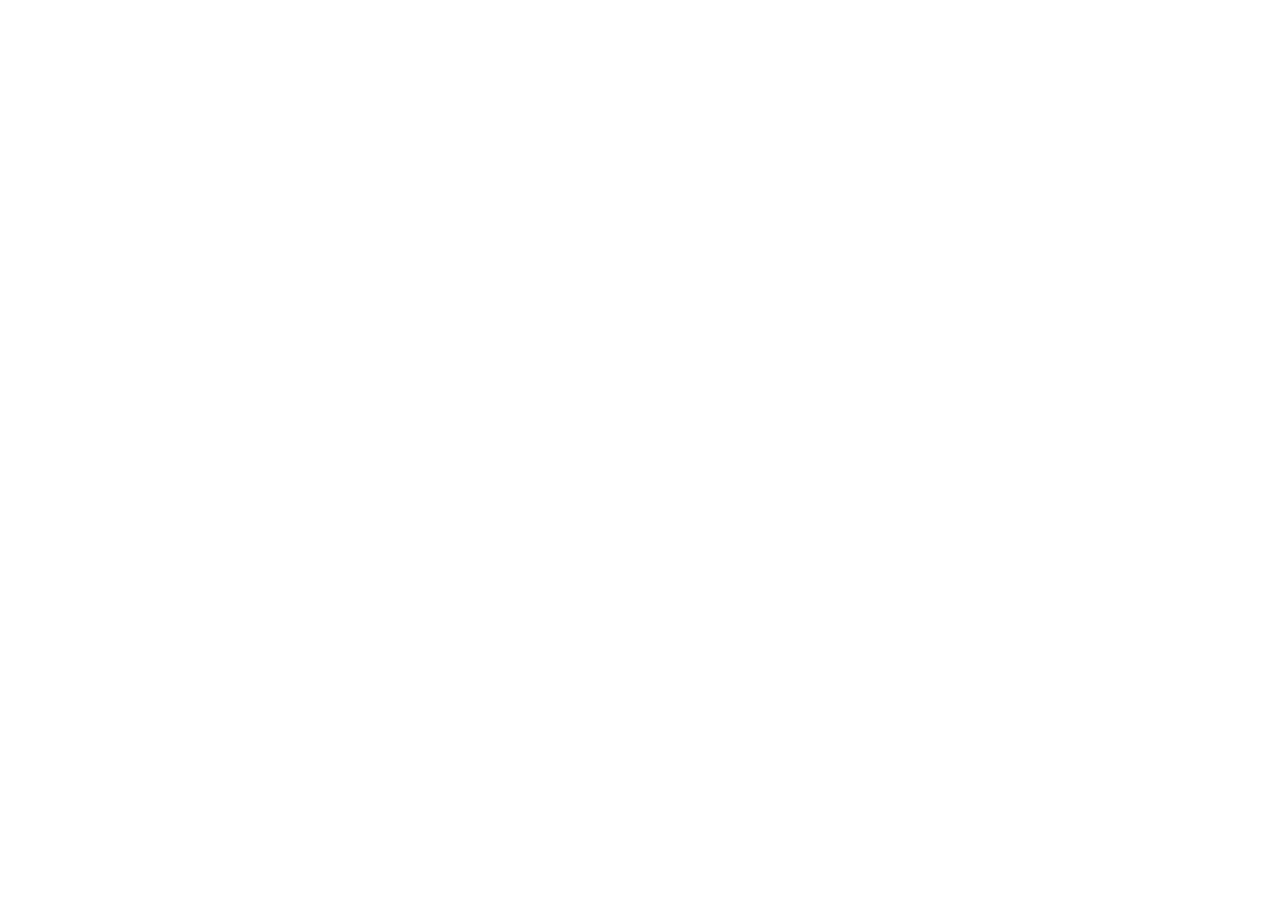
==== index.html @ 411051e1 "Rename to index.html" ====
<!DOCTYPE html>
<html lang="ru">
  <head>
    <meta charset="UTF-8" />
    <meta name="viewport" content="width=device-width, initial-scale=1.0" />
    <title>Агент коммуникаций | Дживио</title>
    <meta name="description" content="Автоматизируйте ответы на отзывы и вопросы покупателей на маркетплейсах. ИИ-агент для кросс-продаж и аналитики." />
    <script type="module" crossorigin src="/jvo-landing/assets/landing-BXFkvDGK.js"></script>
    <link rel="stylesheet" crossorigin href="/jvo-landing/assets/landing-oegnhFiJ.css">
  </head>
  <body>
    <div id="jvo-landing-root"></div>
  </body>
</html>
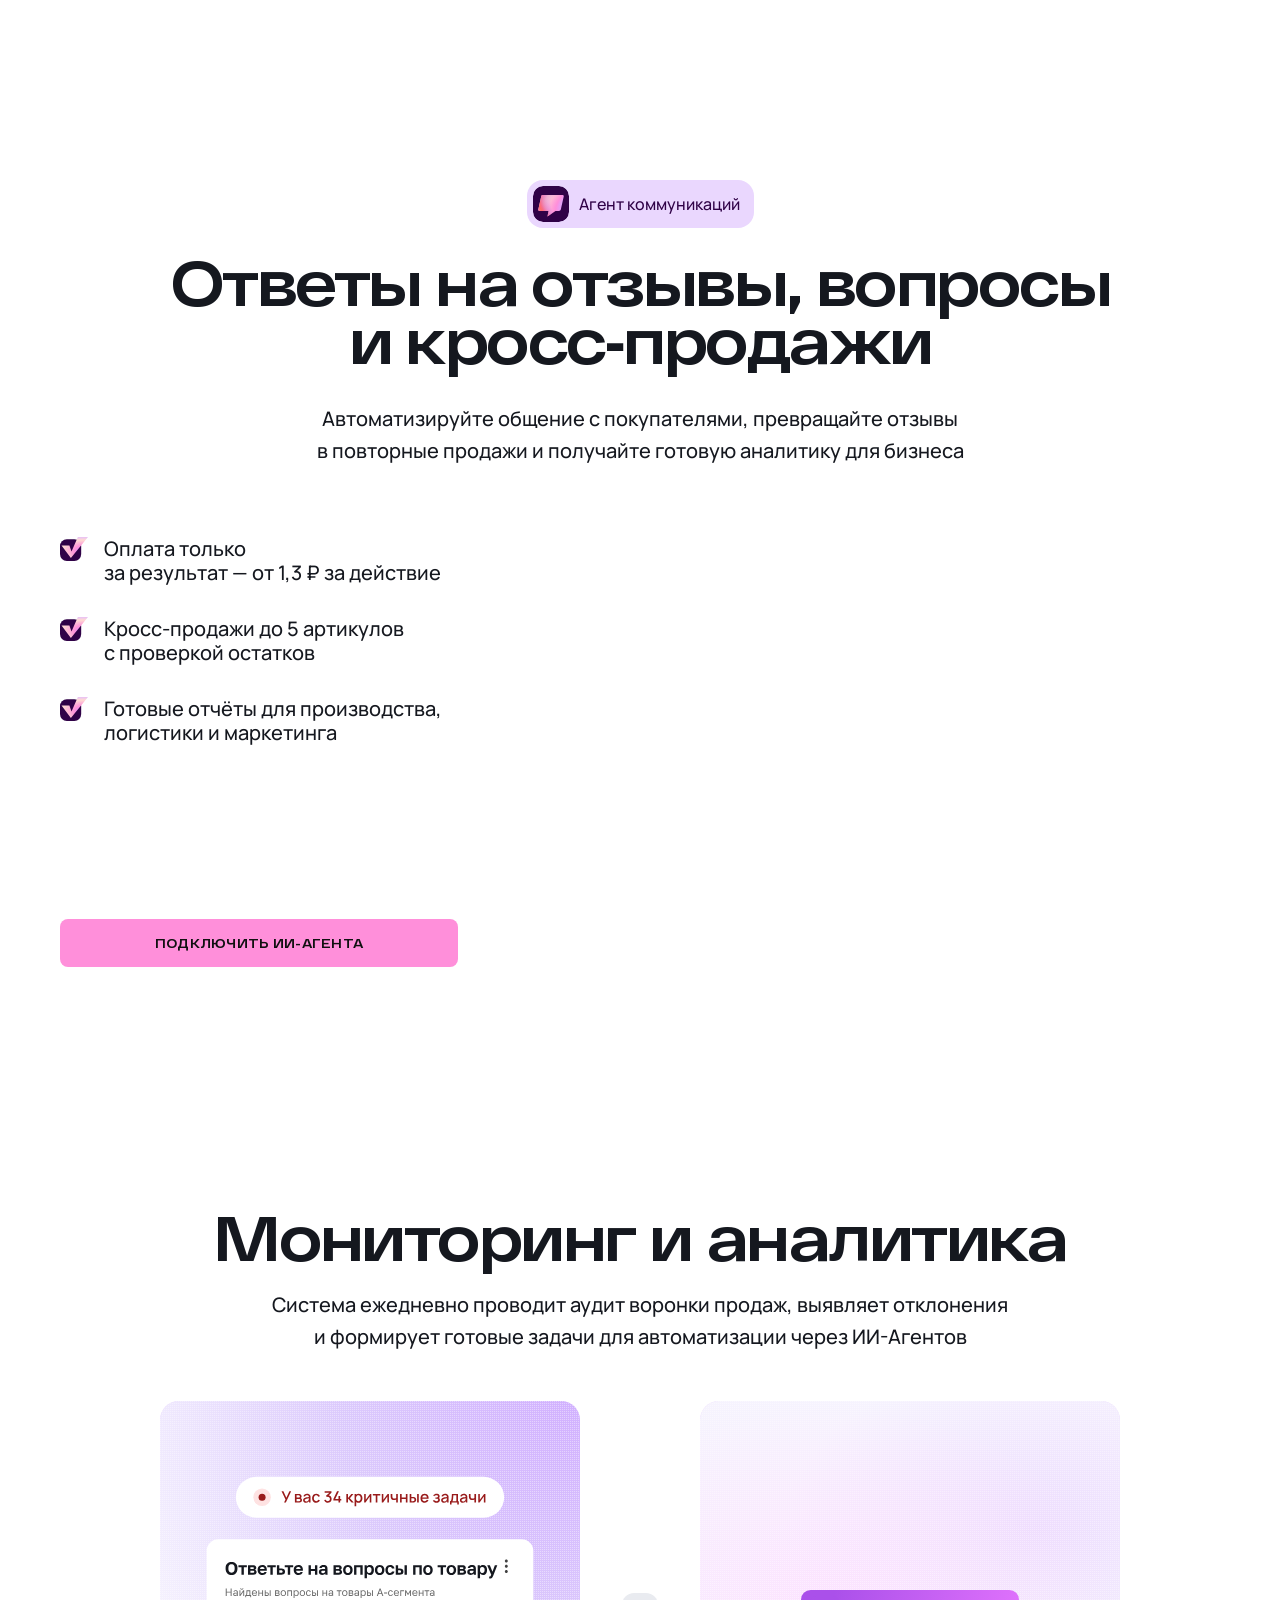
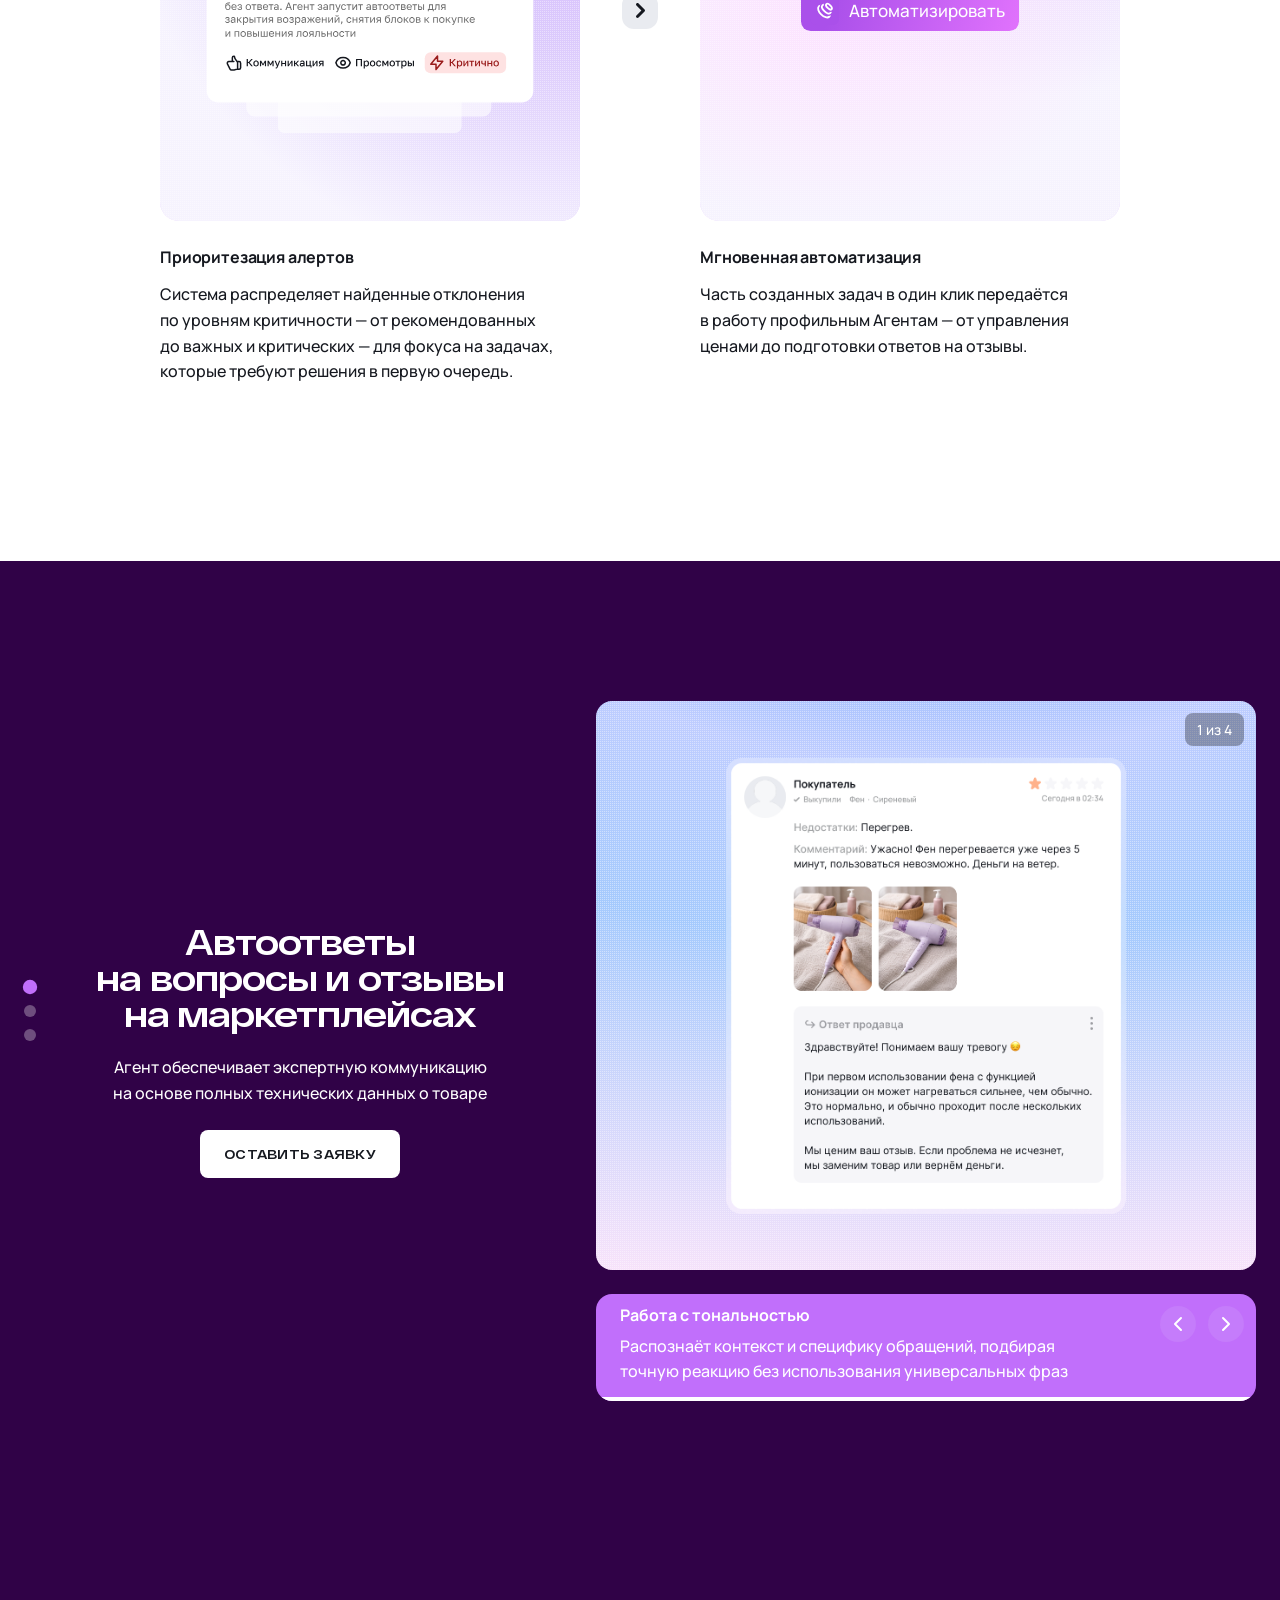
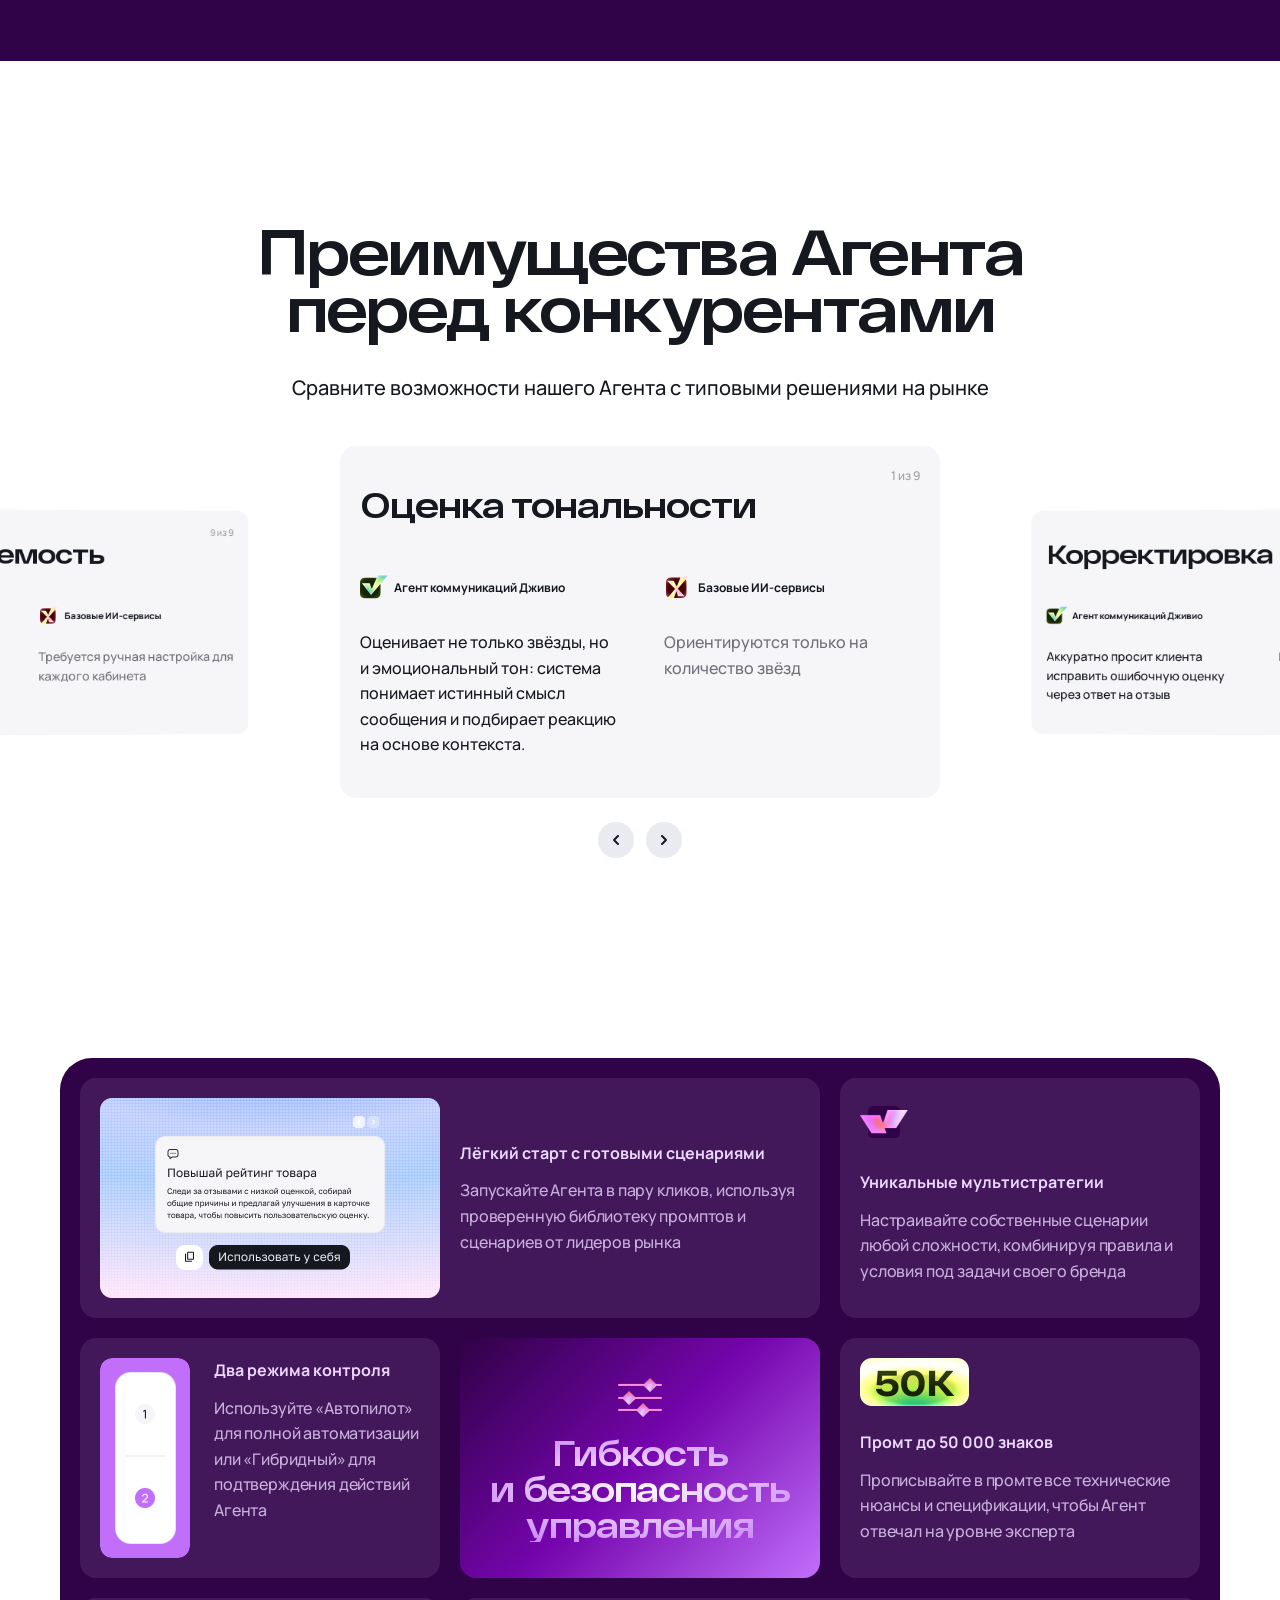
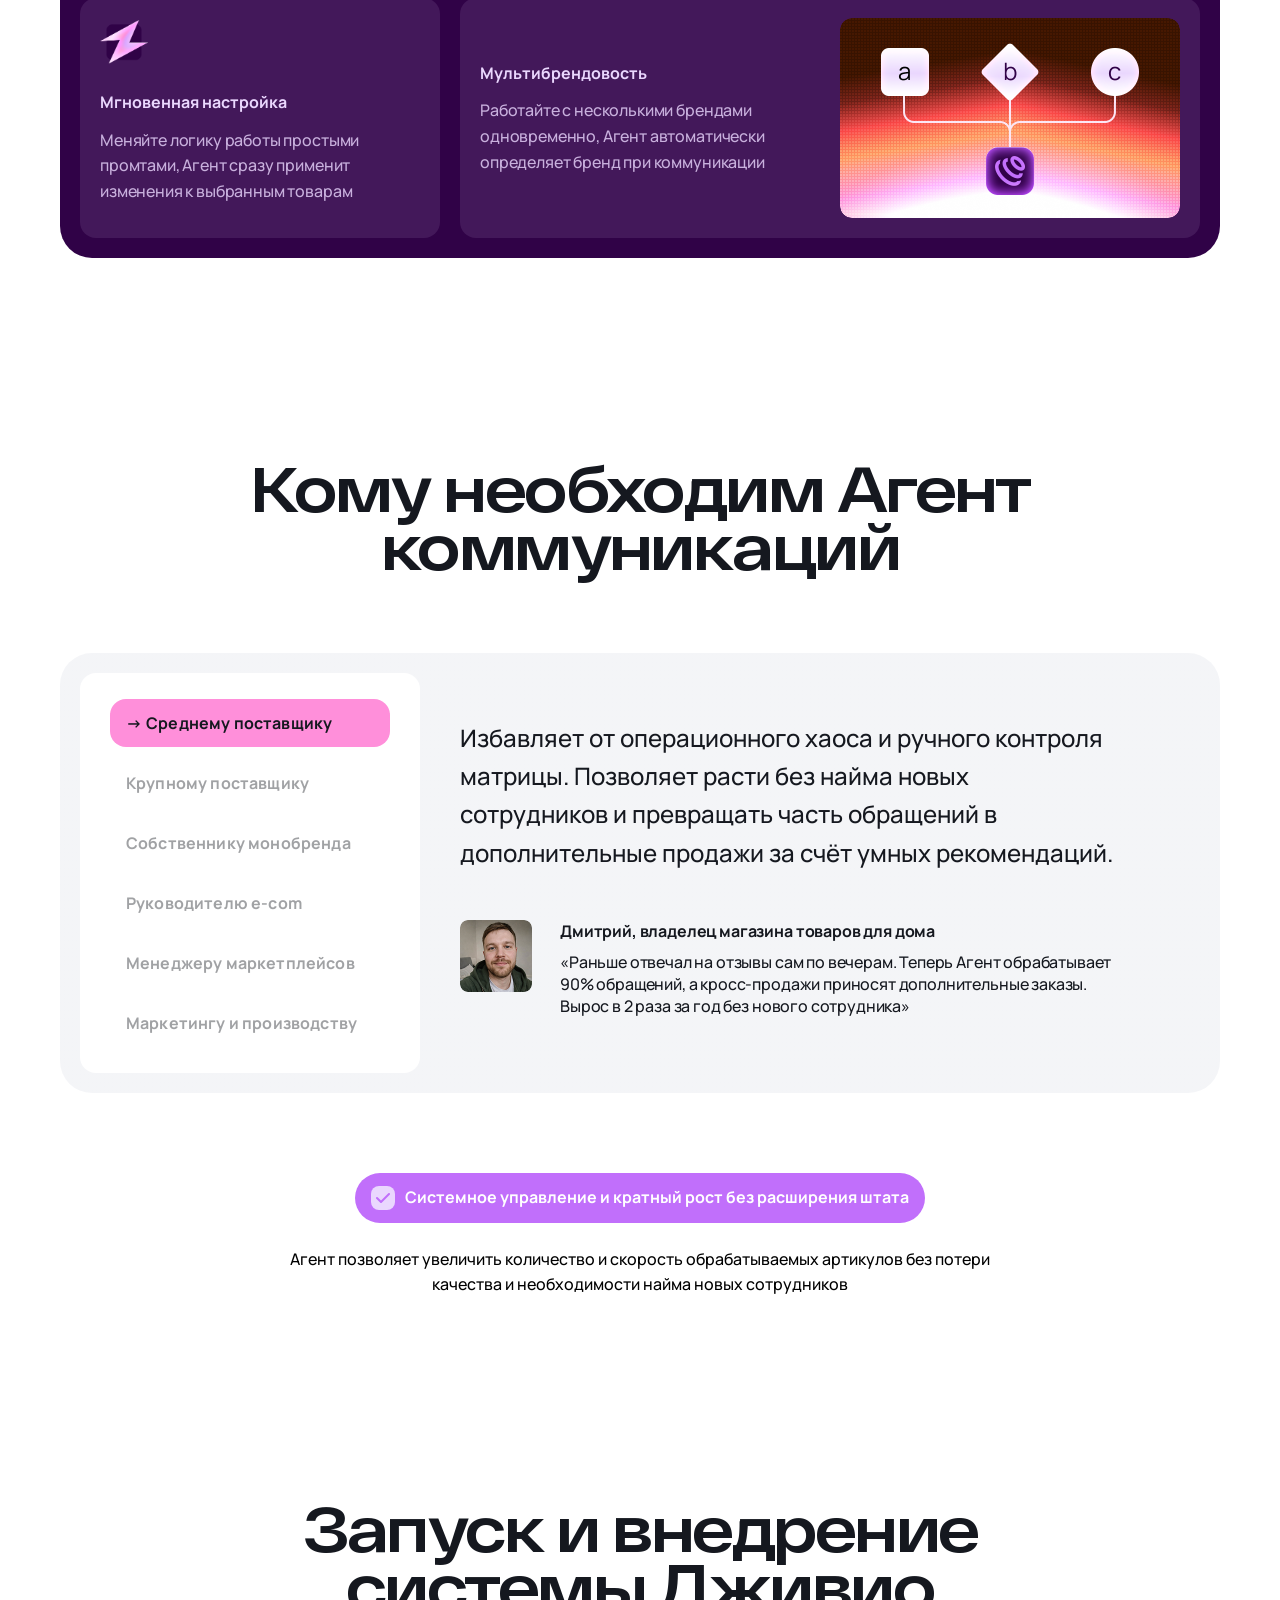
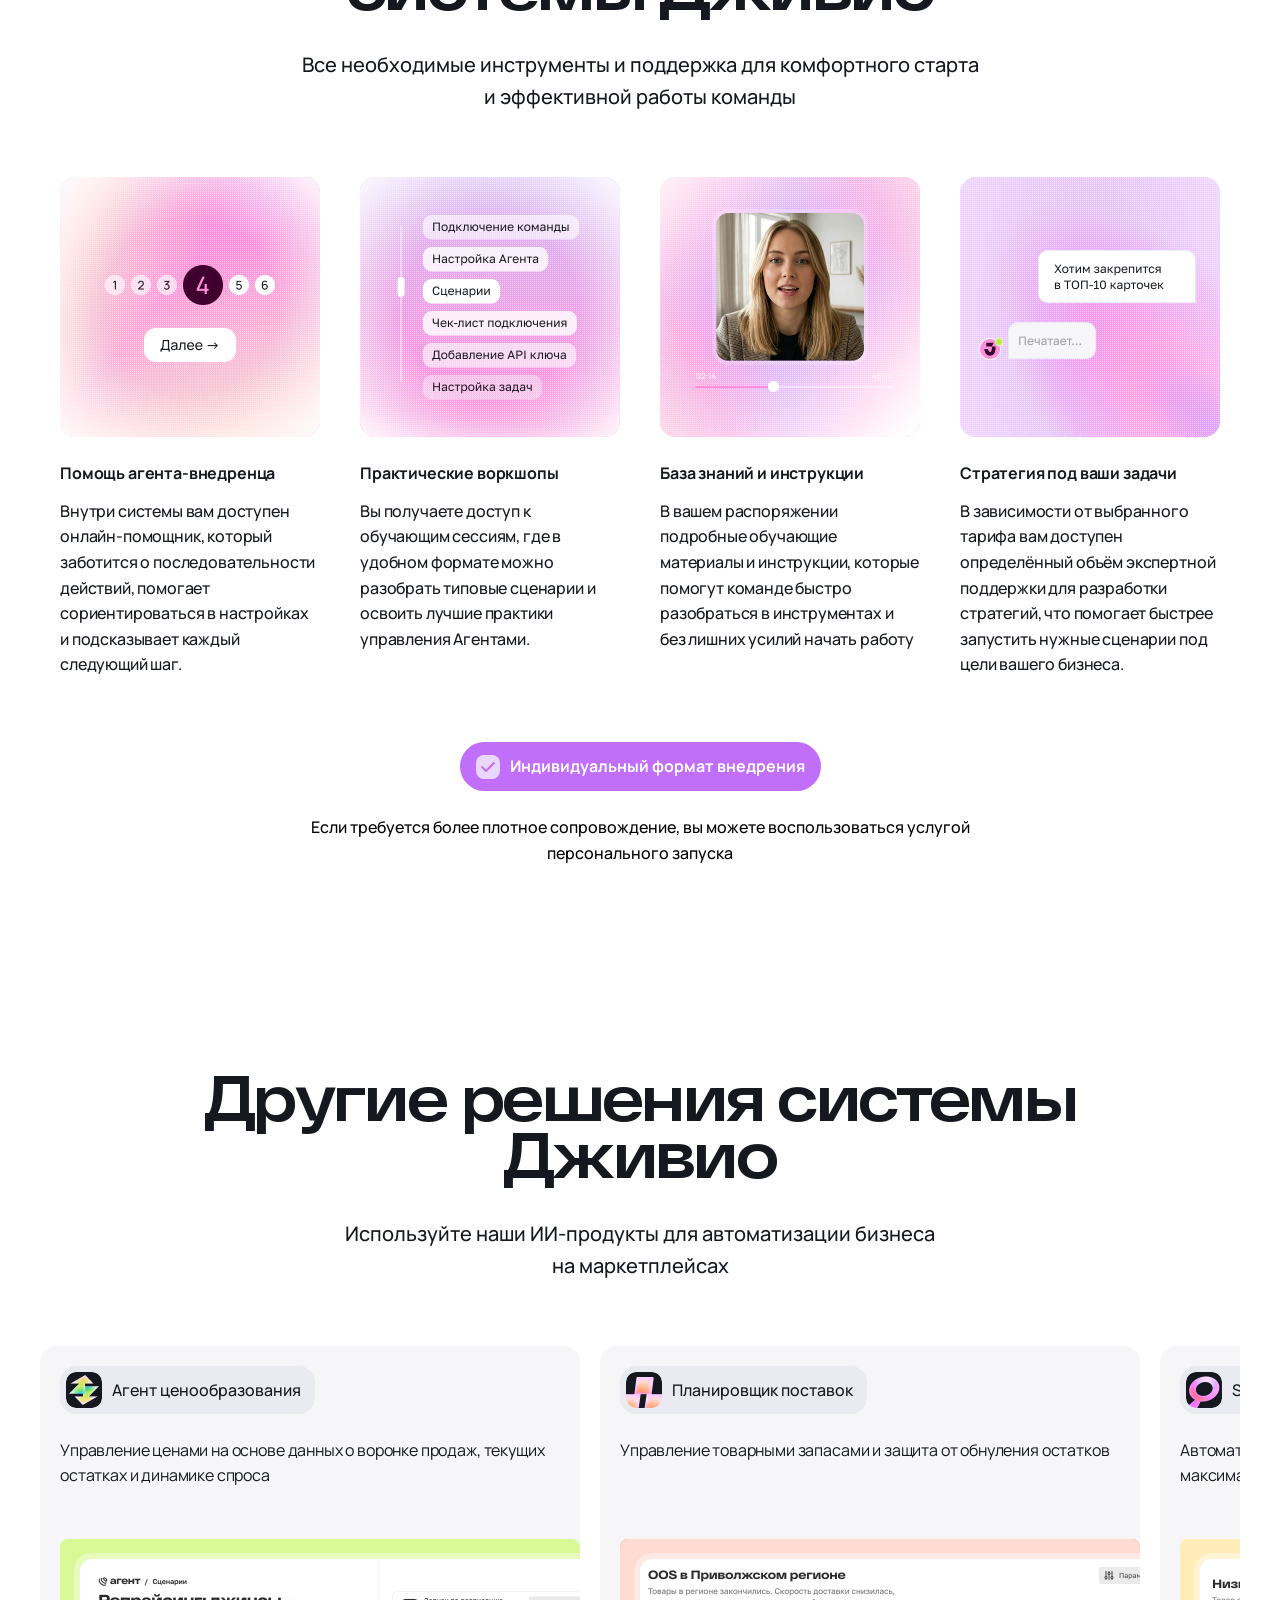
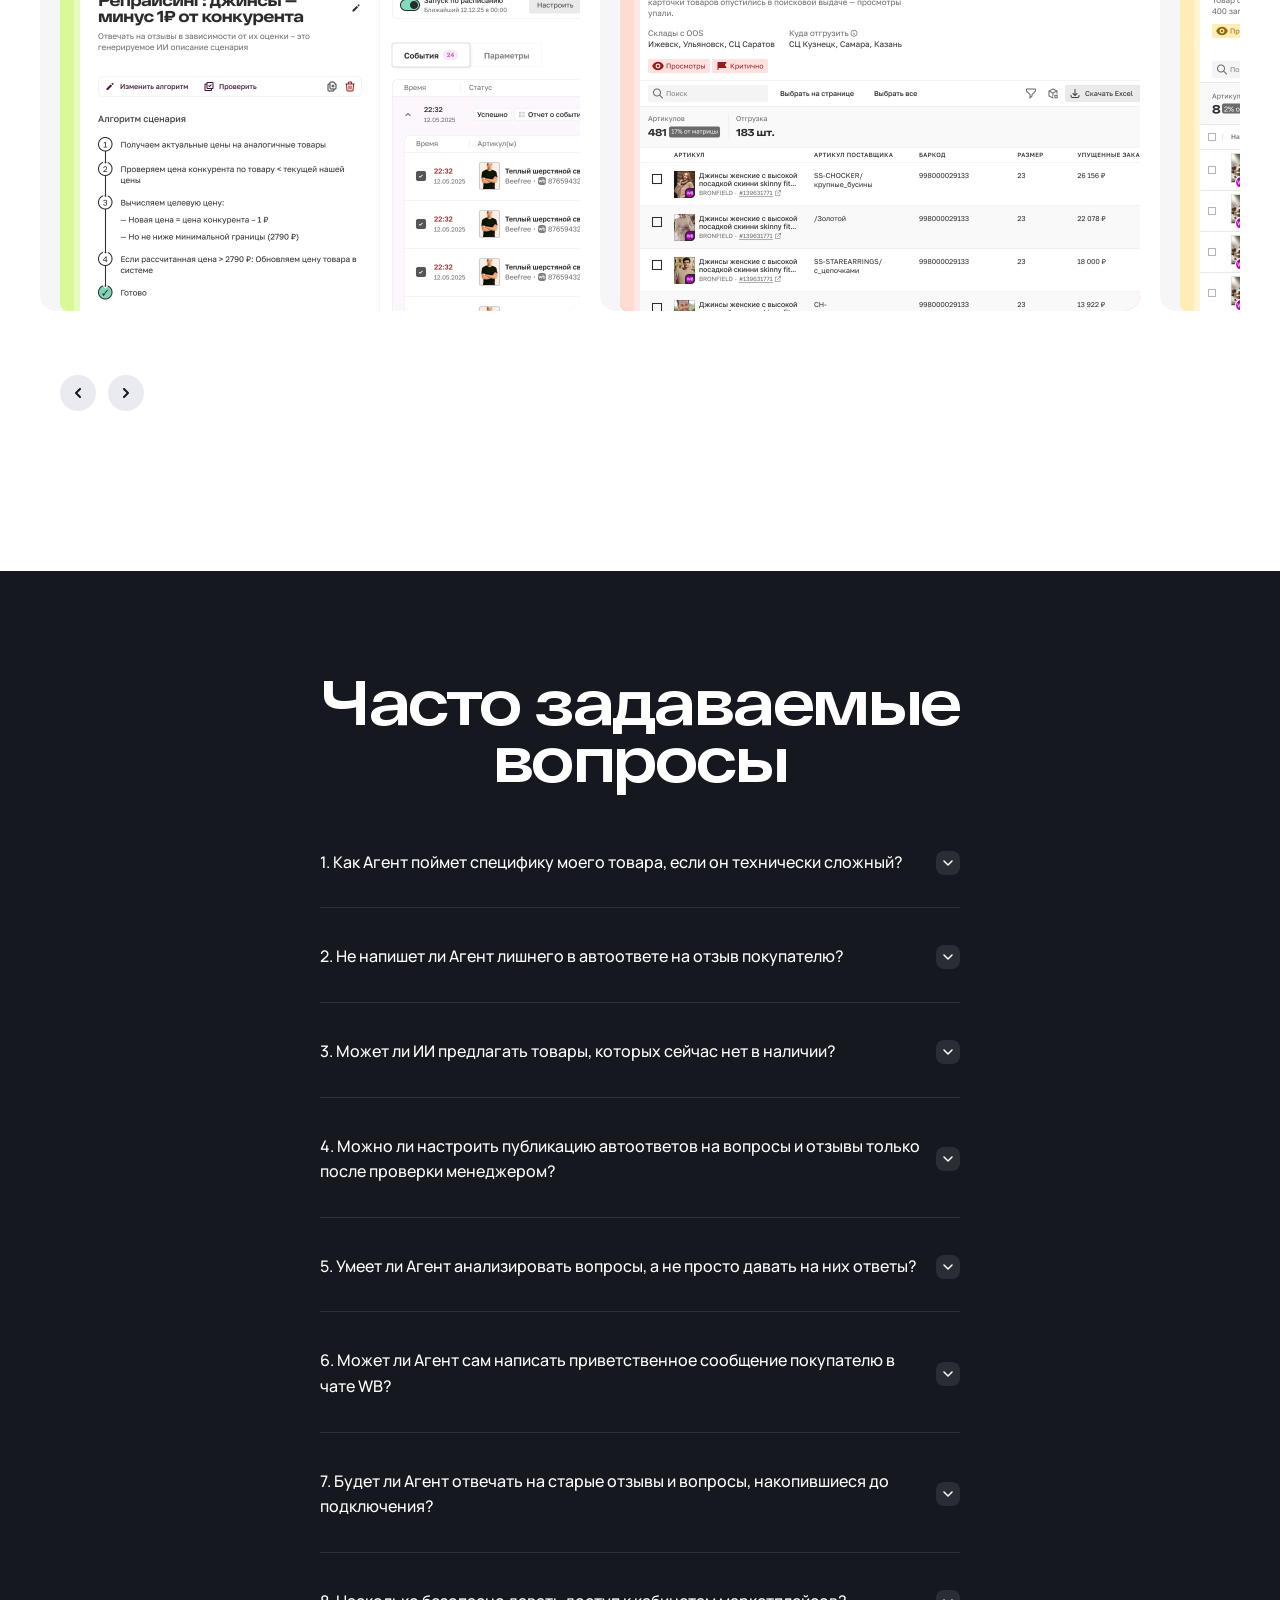
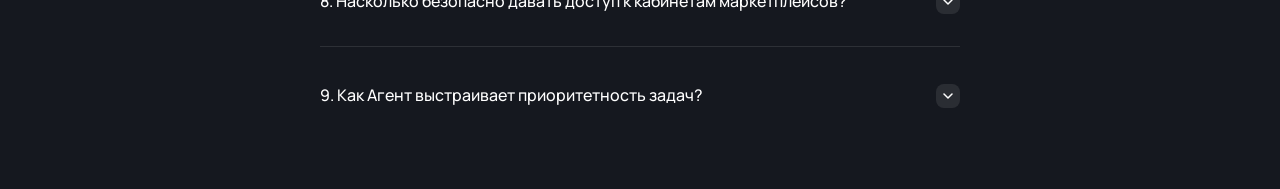
==== commit ed82cd94: "Use absolute URLs for Tilda embedding" ====
--- a/index.html
+++ b/index.html
@@ -5,8 +5,8 @@
     <meta name="viewport" content="width=device-width, initial-scale=1.0" />
     <title>Агент коммуникаций | Дживио</title>
     <meta name="description" content="Автоматизируйте ответы на отзывы и вопросы покупателей на маркетплейсах. ИИ-агент для кросс-продаж и аналитики." />
-    <script type="module" crossorigin src="/jvo-landing/assets/landing-BXFkvDGK.js"></script>
-    <link rel="stylesheet" crossorigin href="/jvo-landing/assets/landing-oegnhFiJ.css">
+    <script type="module" crossorigin src="https://segamega92.github.io/jvo-landing/assets/landing-Da93WTO0.js"></script>
+    <link rel="stylesheet" crossorigin href="https://segamega92.github.io/jvo-landing/assets/landing-BZ5P5NLm.css">
   </head>
   <body>
     <div id="jvo-landing-root"></div>
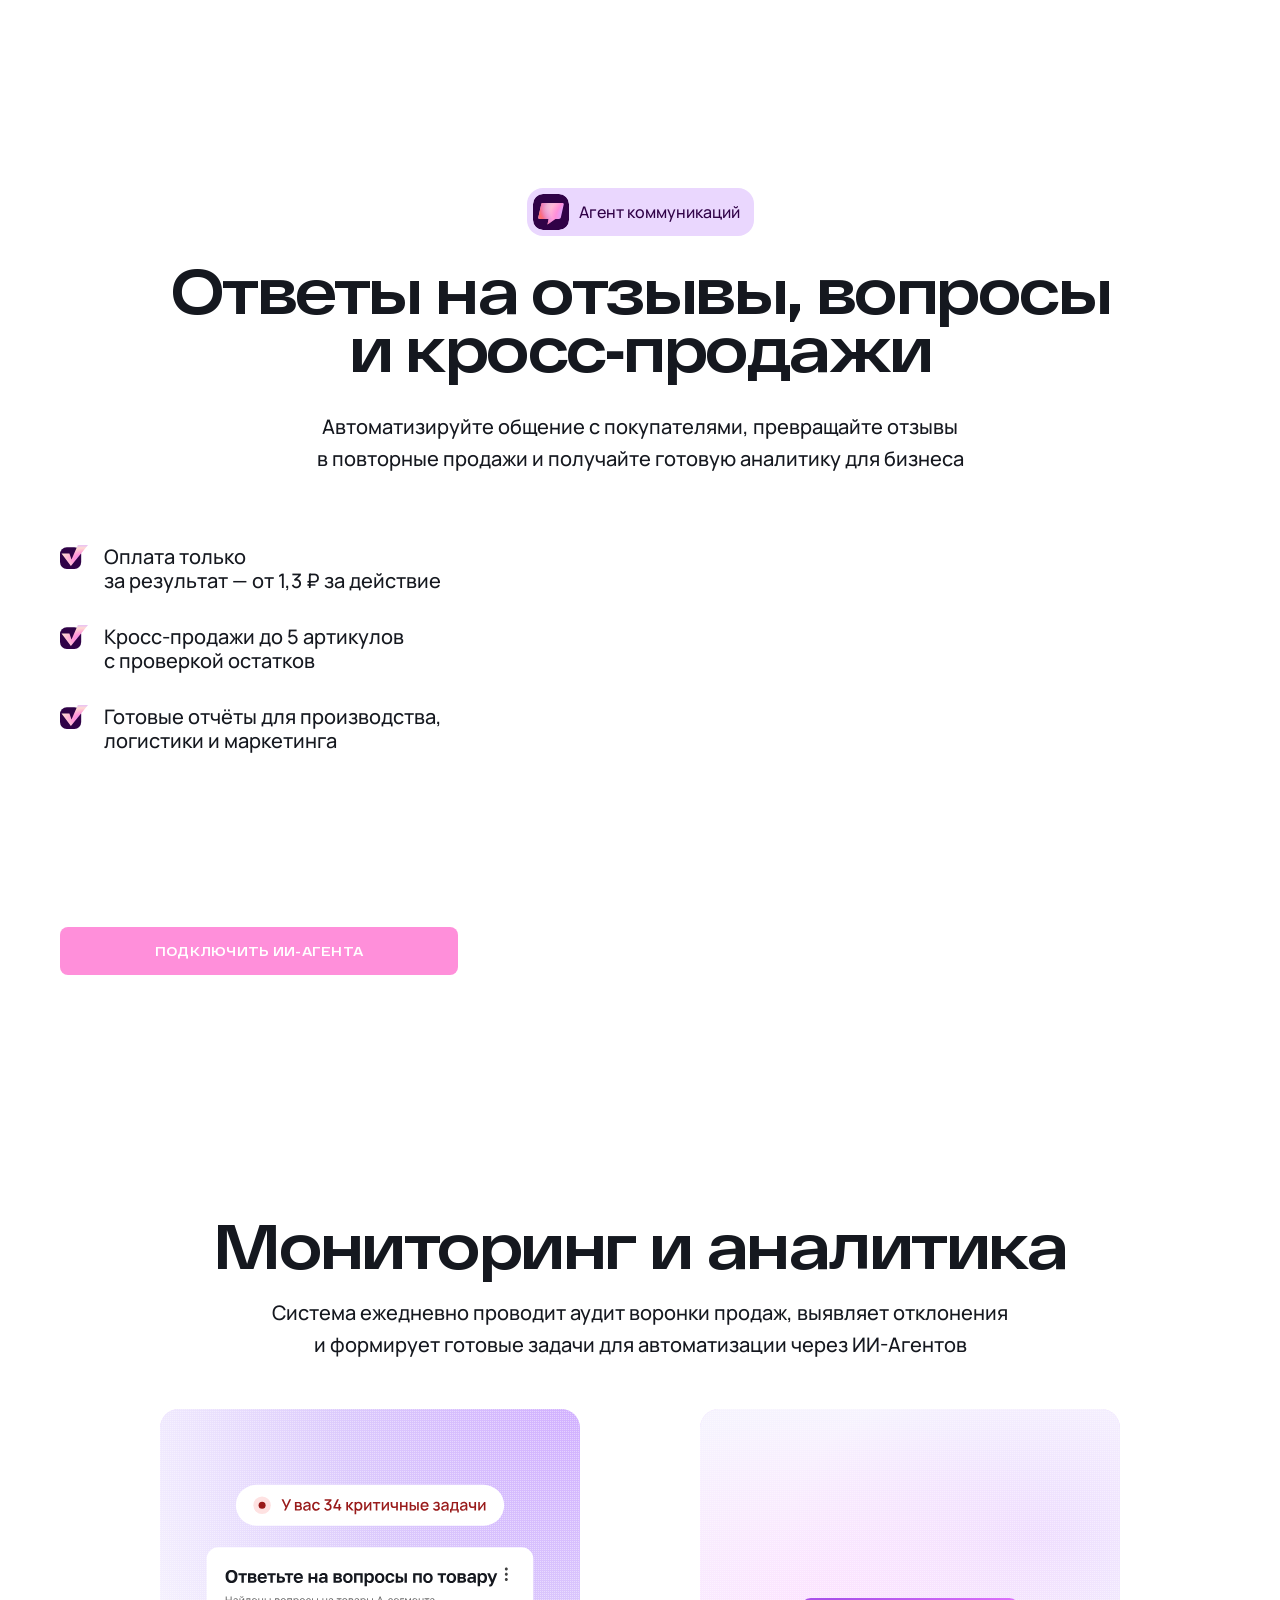
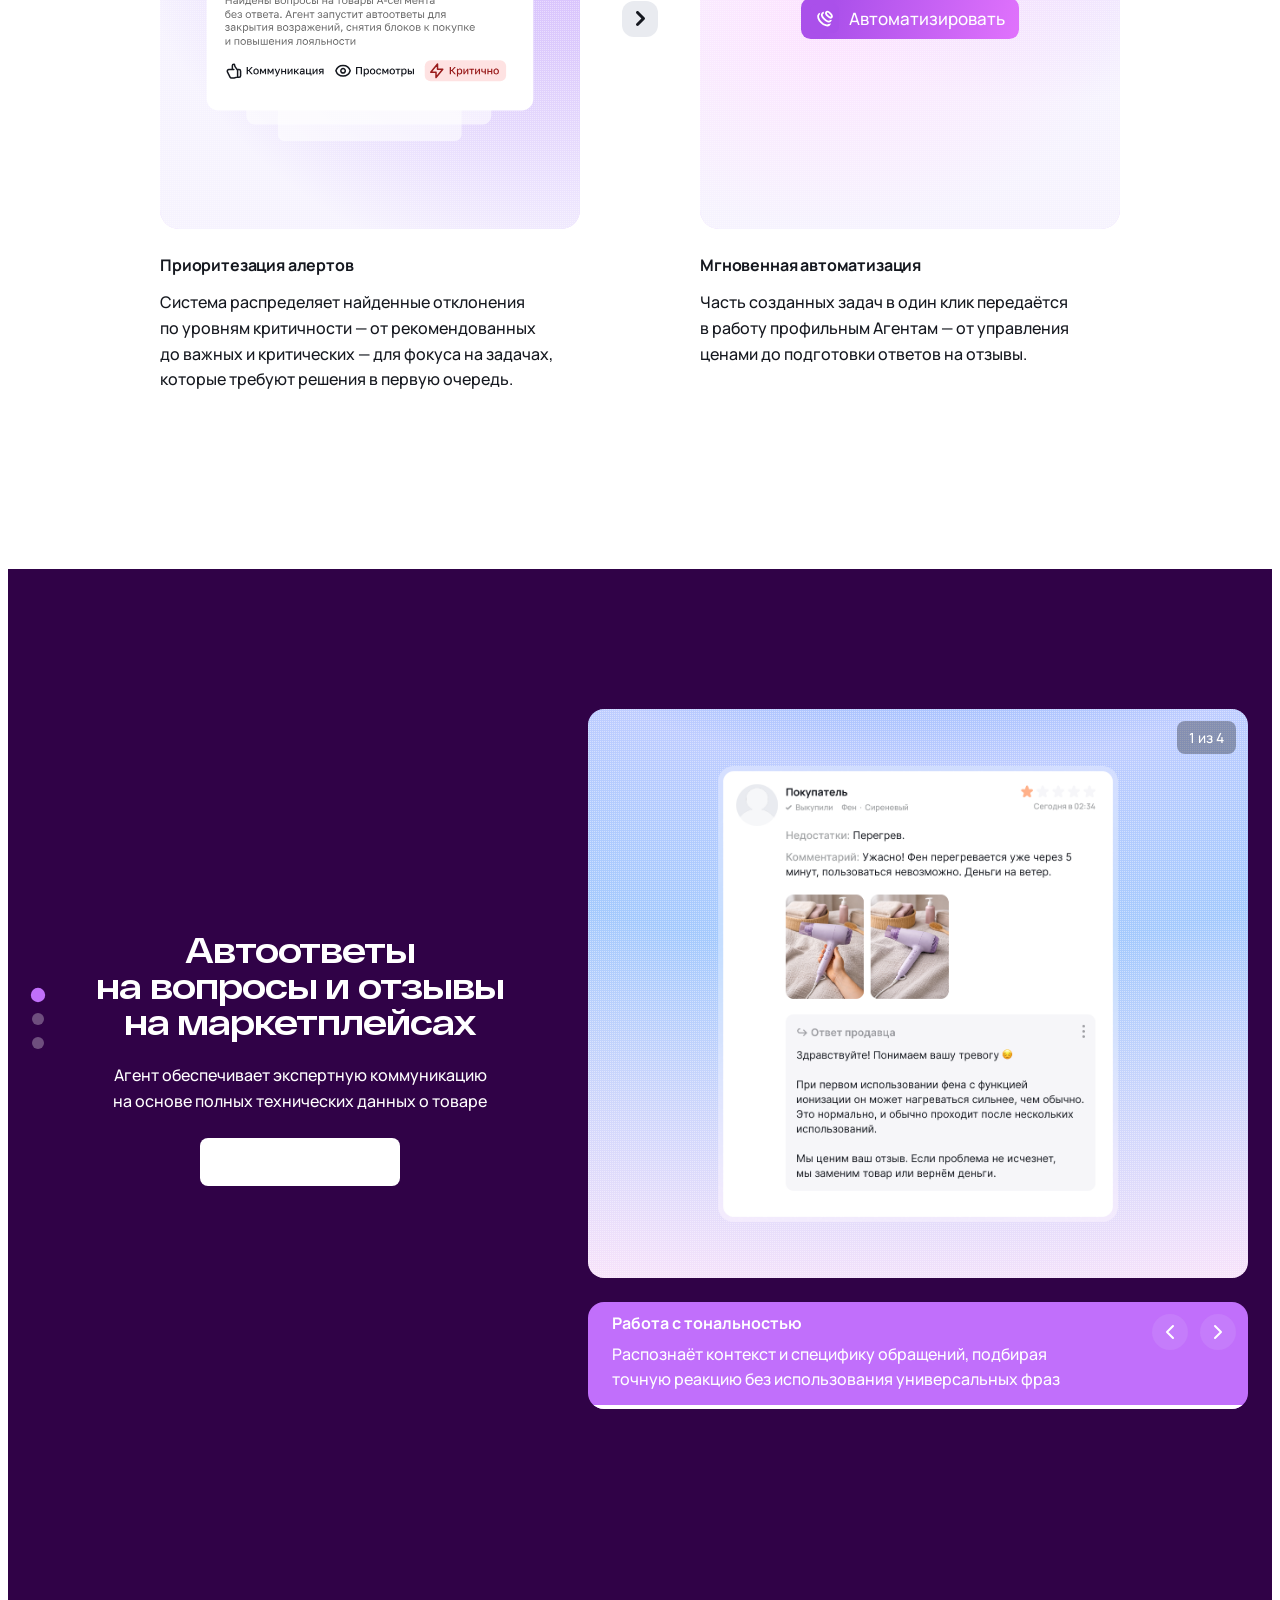
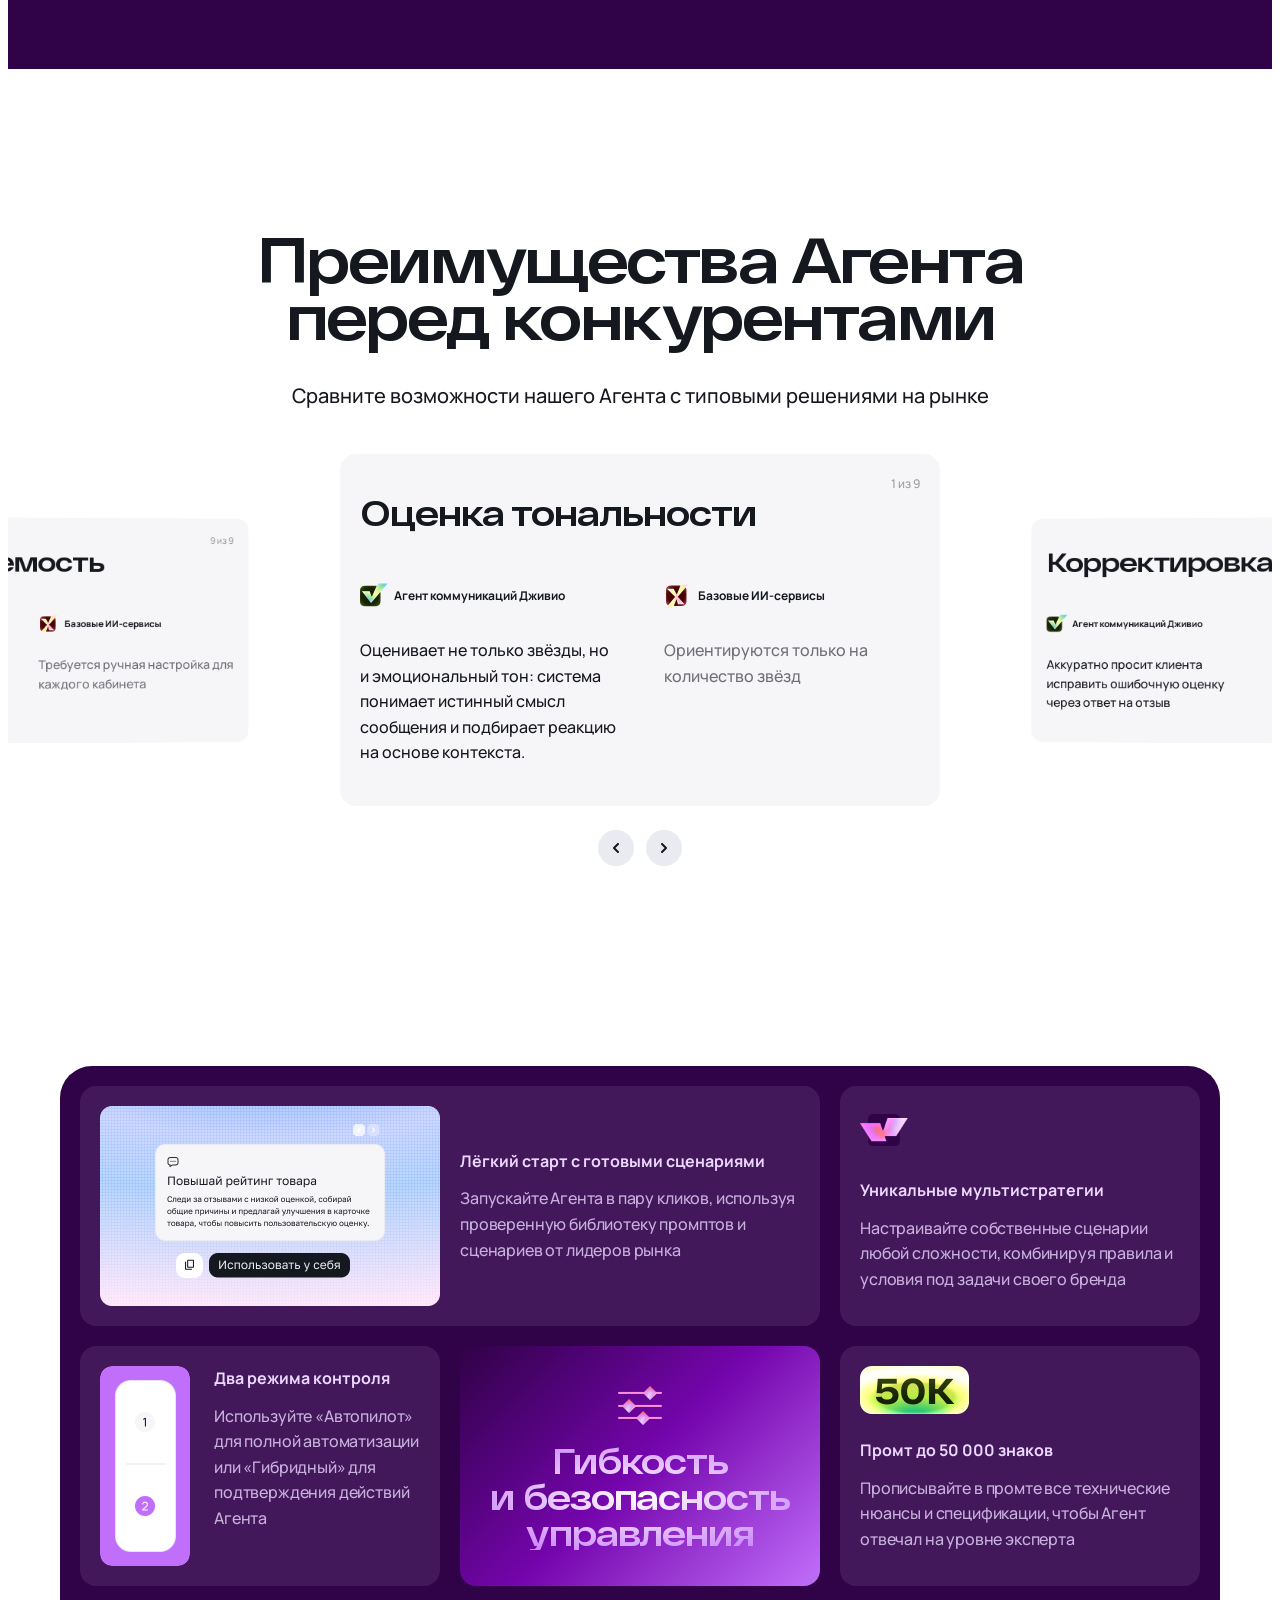
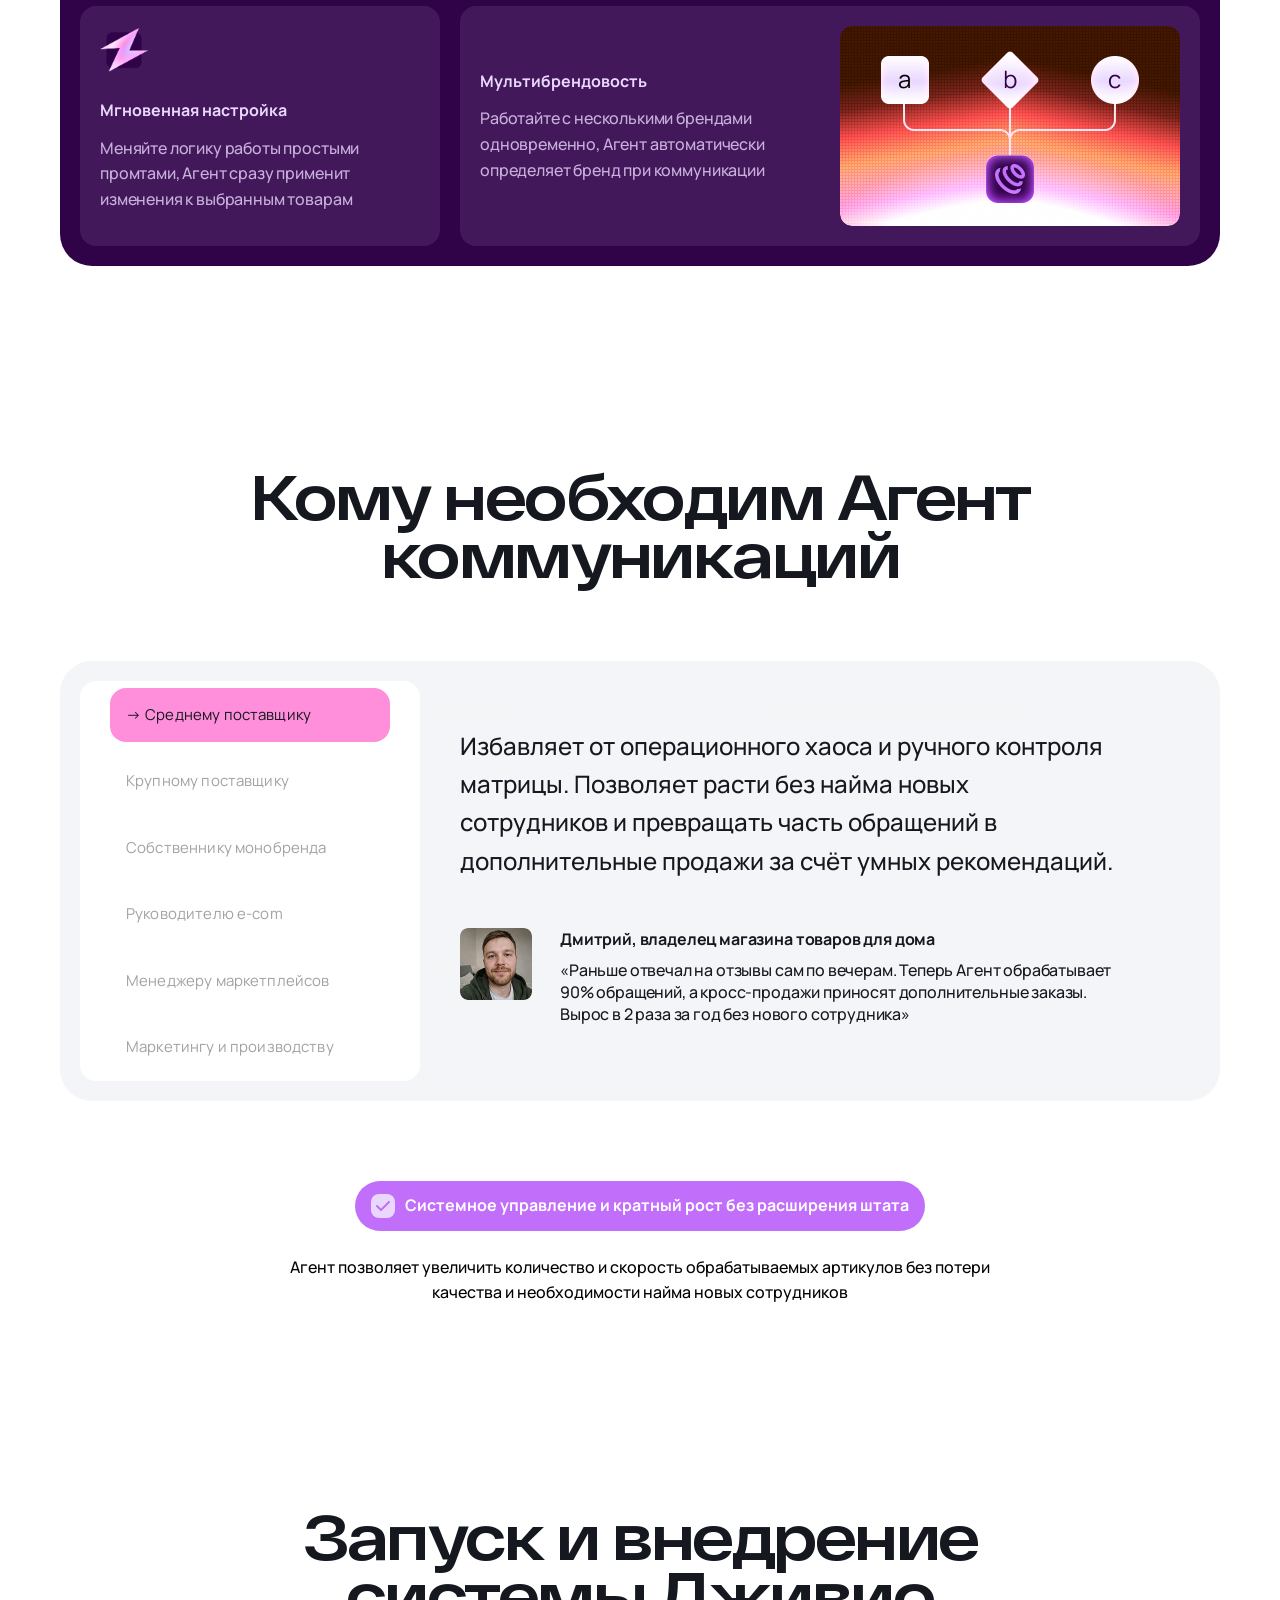
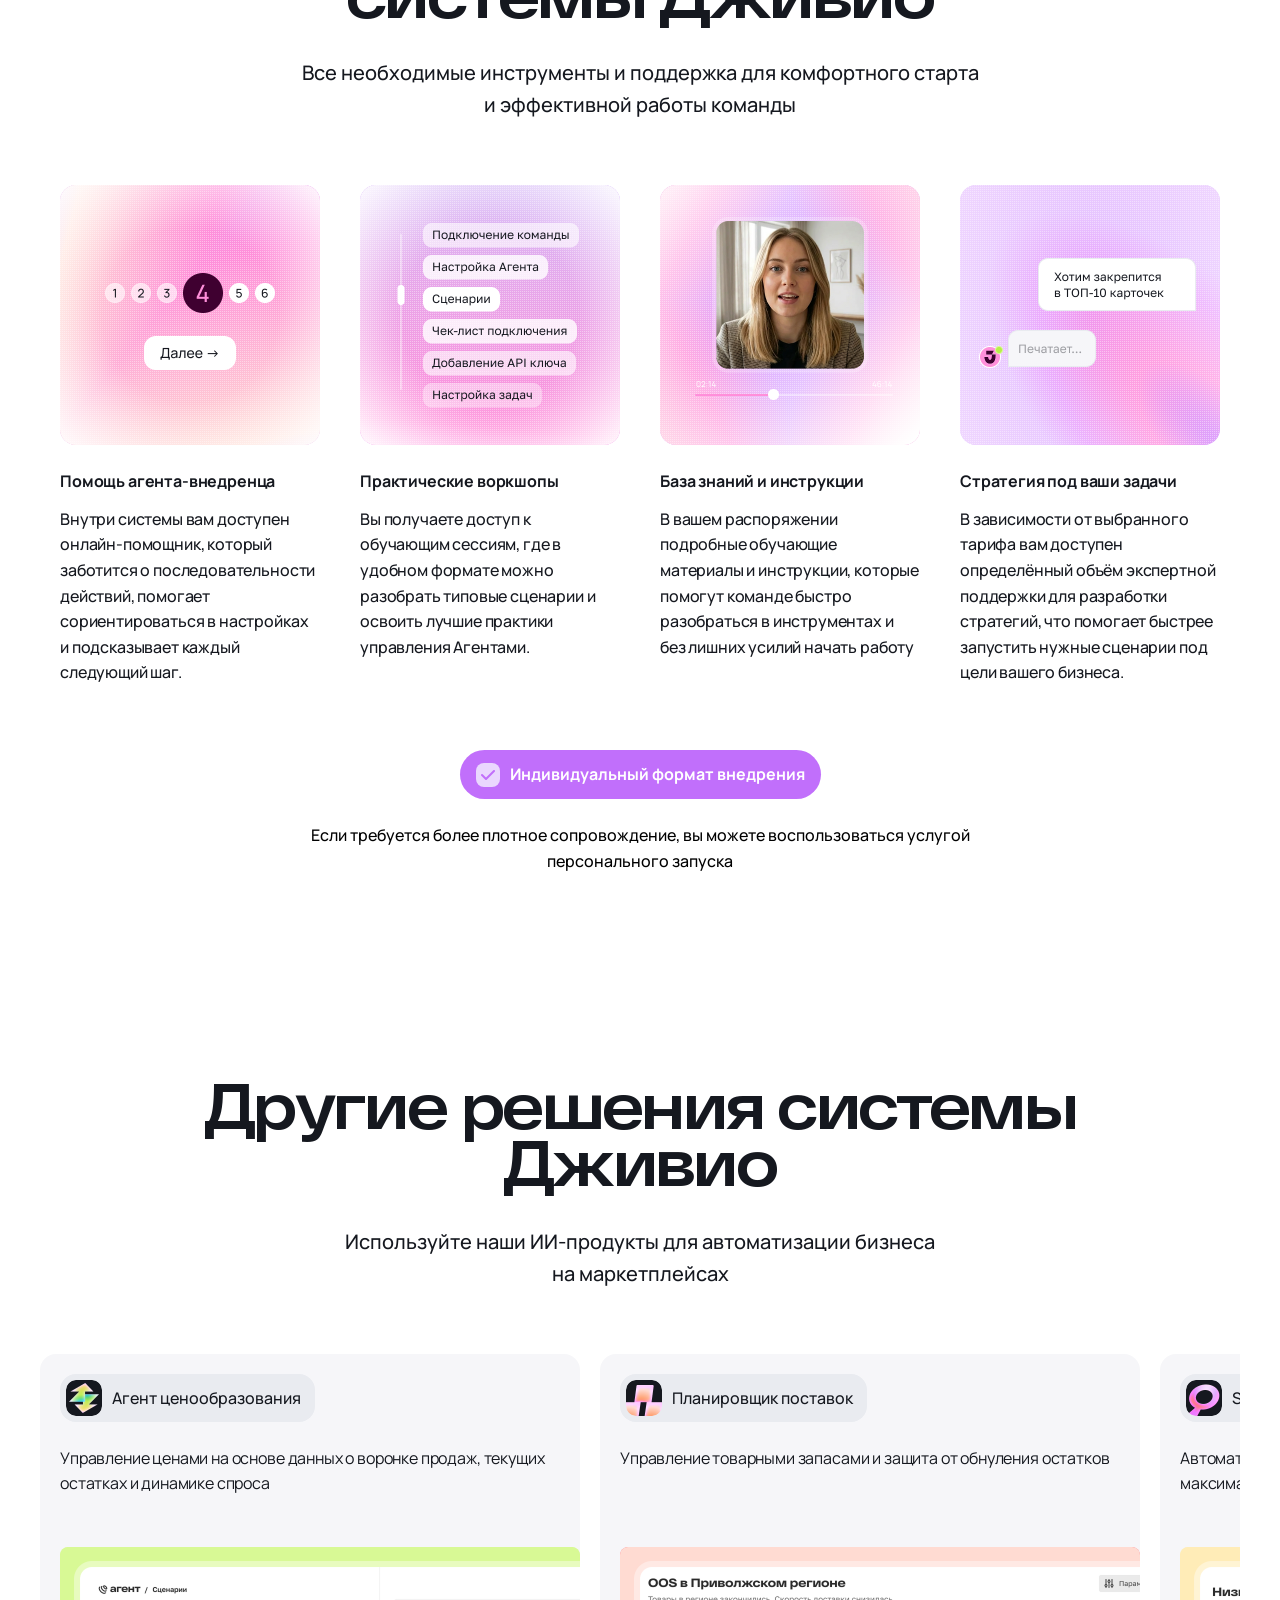
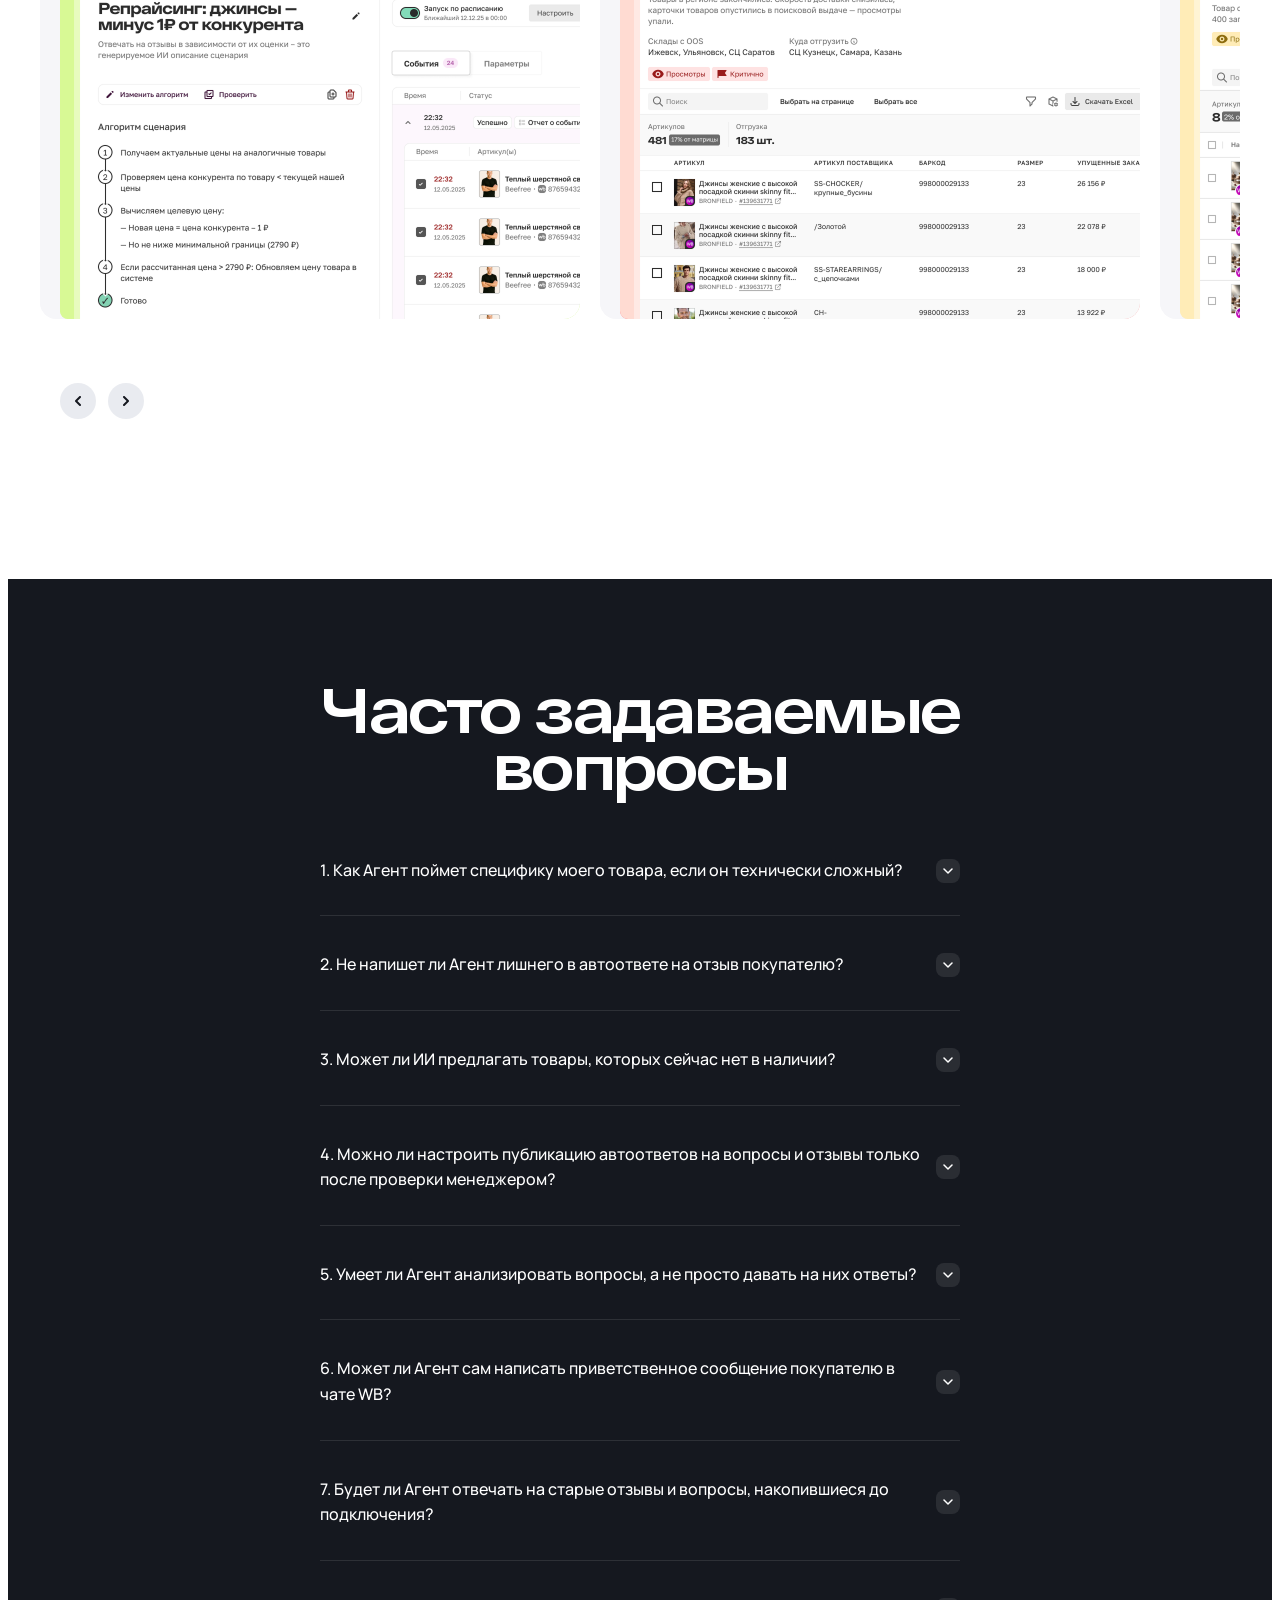
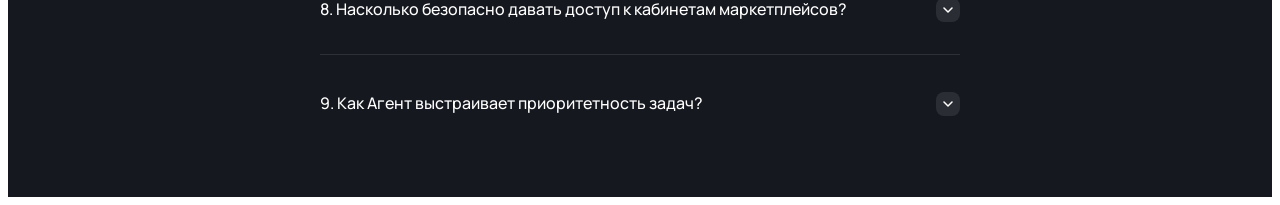
==== commit 6cb5667d: "Scope global CSS to #jvo-landing-root" ====
--- a/index.html
+++ b/index.html
@@ -5,8 +5,8 @@
     <meta name="viewport" content="width=device-width, initial-scale=1.0" />
     <title>Агент коммуникаций | Дживио</title>
     <meta name="description" content="Автоматизируйте ответы на отзывы и вопросы покупателей на маркетплейсах. ИИ-агент для кросс-продаж и аналитики." />
-    <script type="module" crossorigin src="https://segamega92.github.io/jvo-landing/assets/landing-Da93WTO0.js"></script>
-    <link rel="stylesheet" crossorigin href="https://segamega92.github.io/jvo-landing/assets/landing-BZ5P5NLm.css">
+    <script type="module" crossorigin src="https://segamega92.github.io/jvo-landing/assets/landing-DoPjd4e_.js"></script>
+    <link rel="stylesheet" crossorigin href="https://segamega92.github.io/jvo-landing/assets/landing-DqhA1bKT.css">
   </head>
   <body>
     <div id="jvo-landing-root"></div>
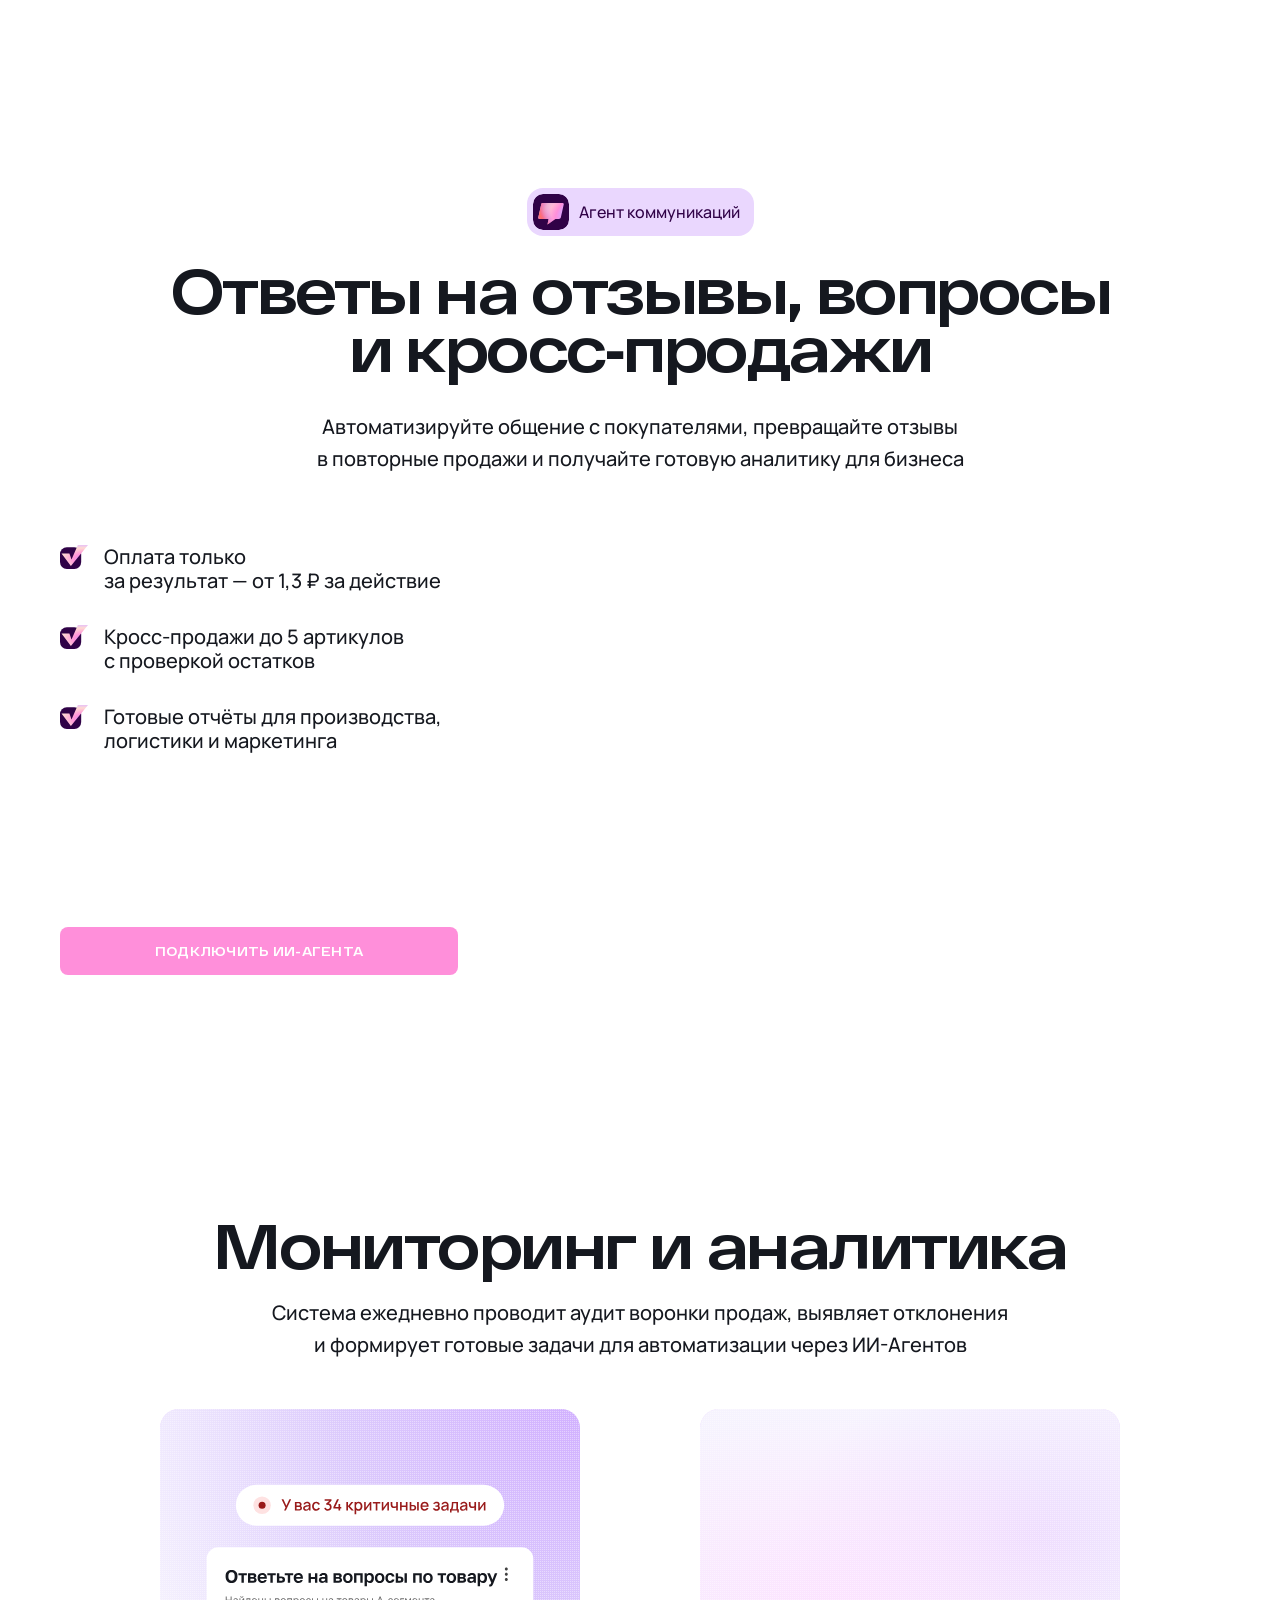
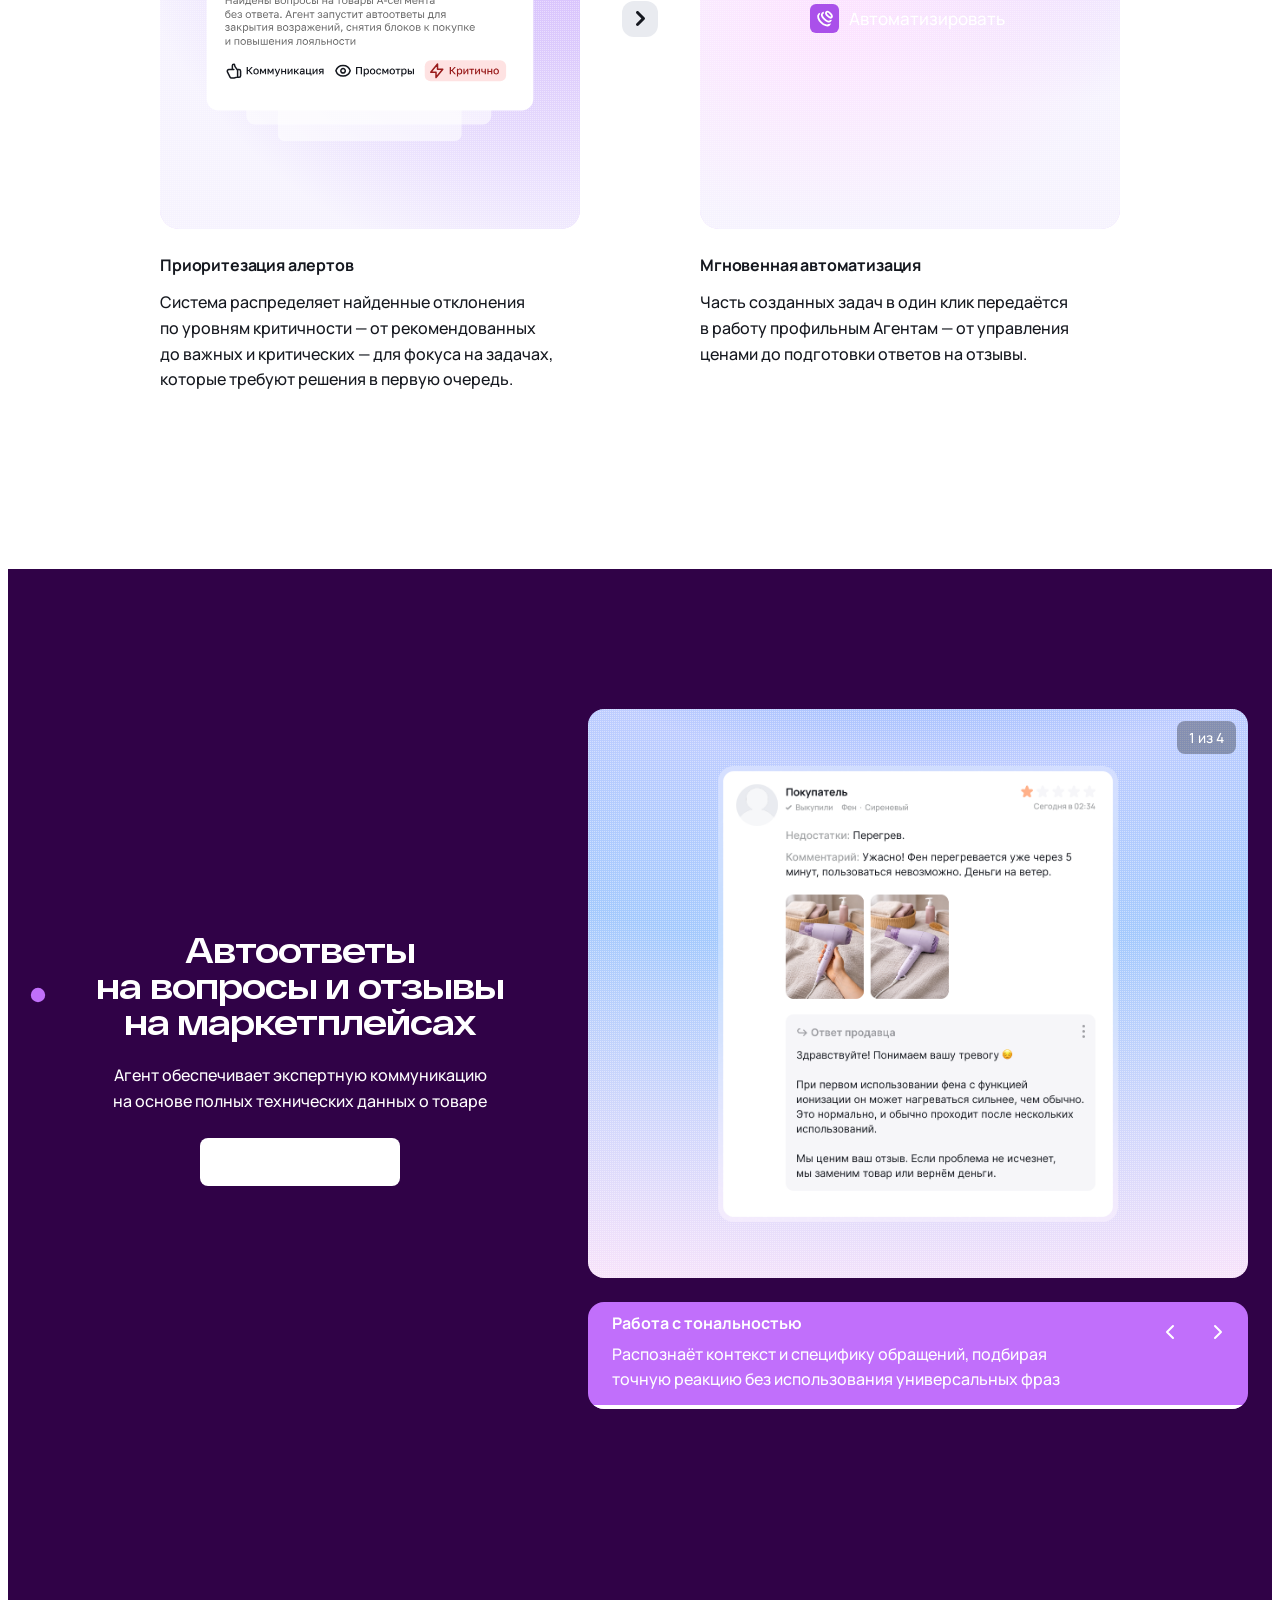
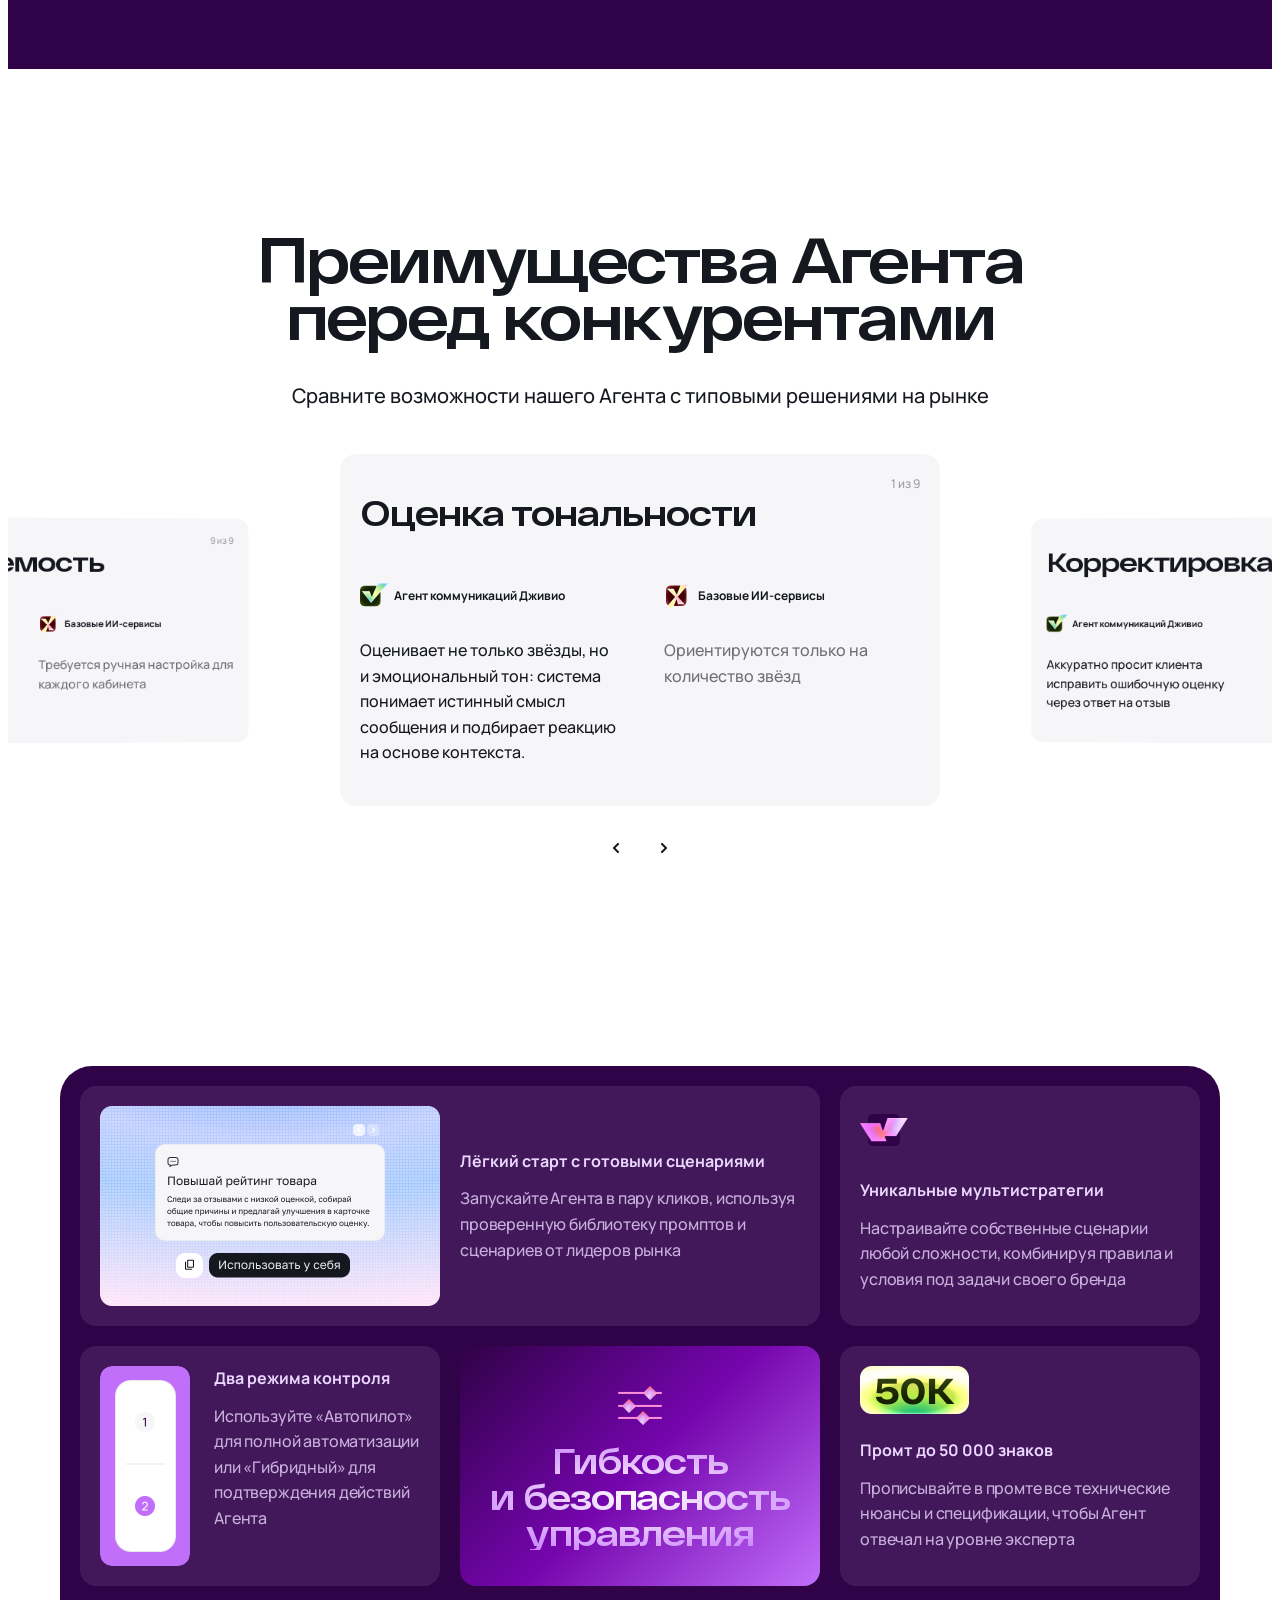
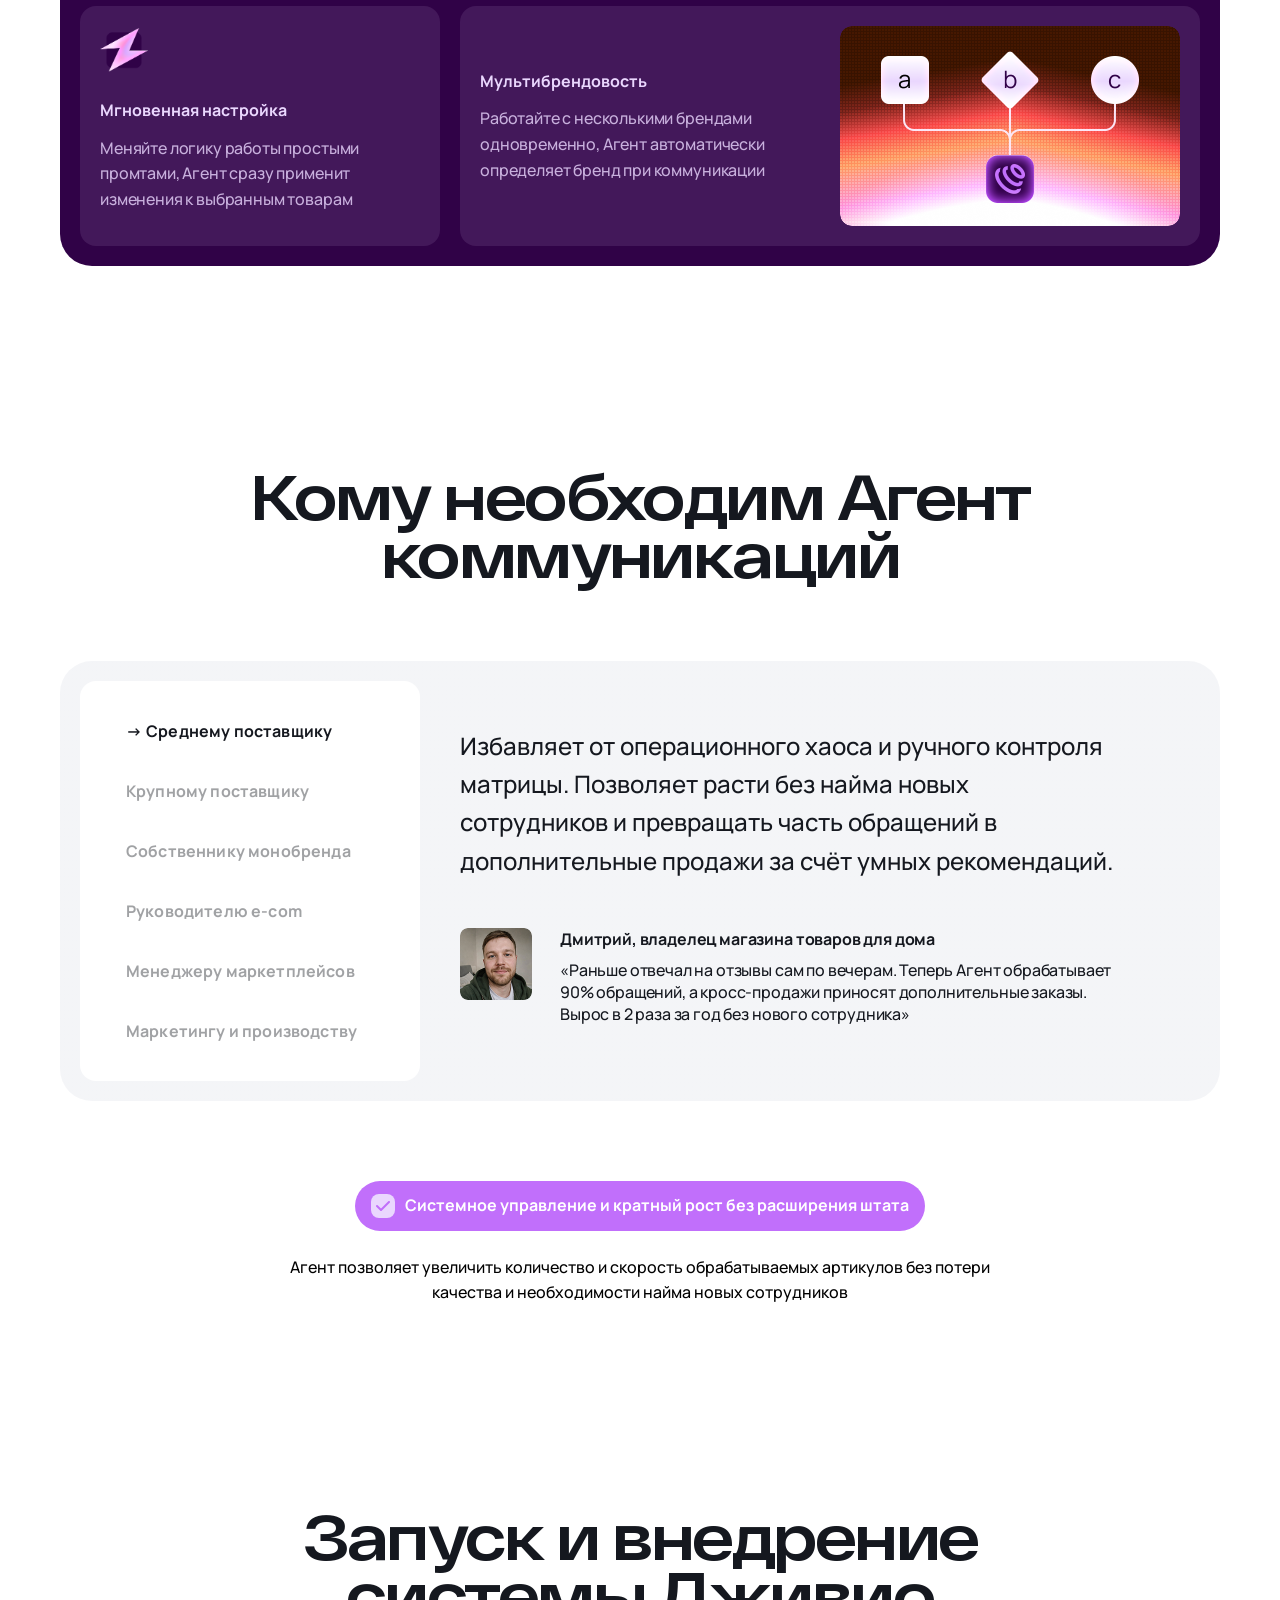
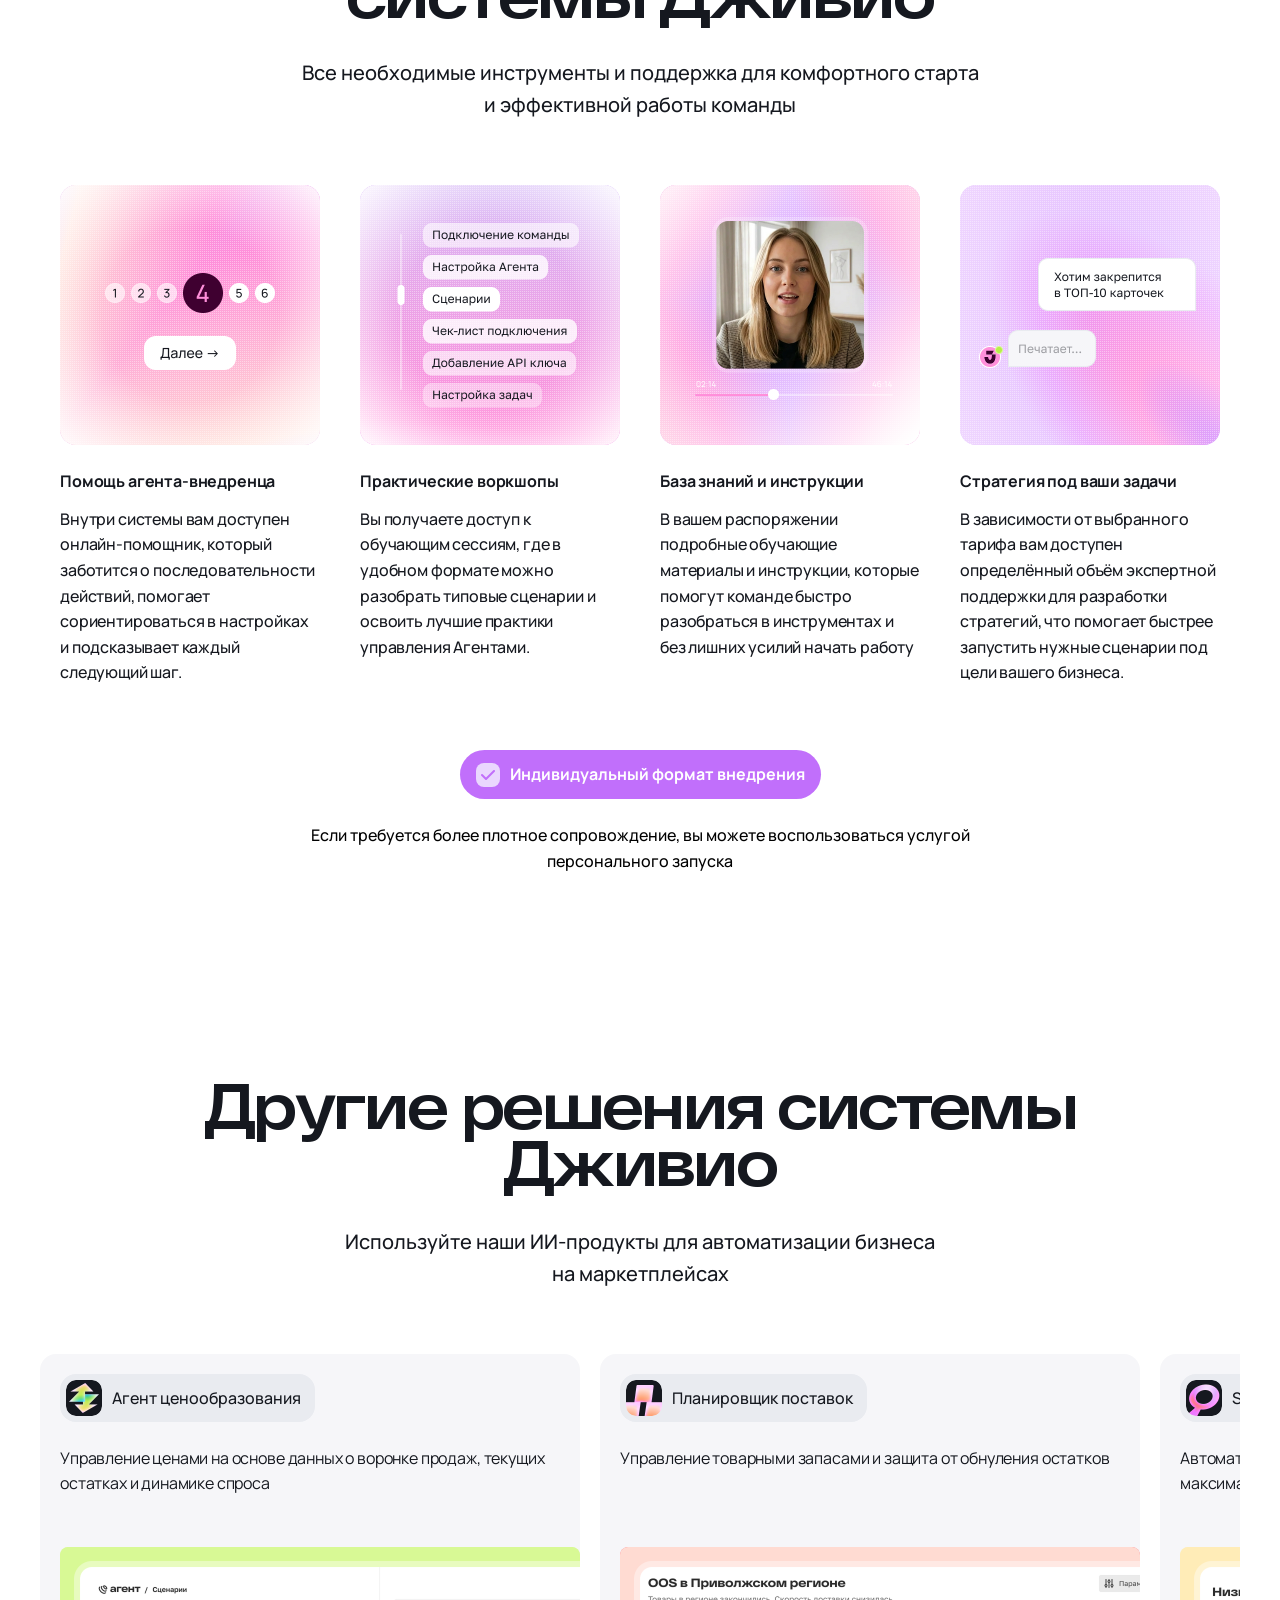
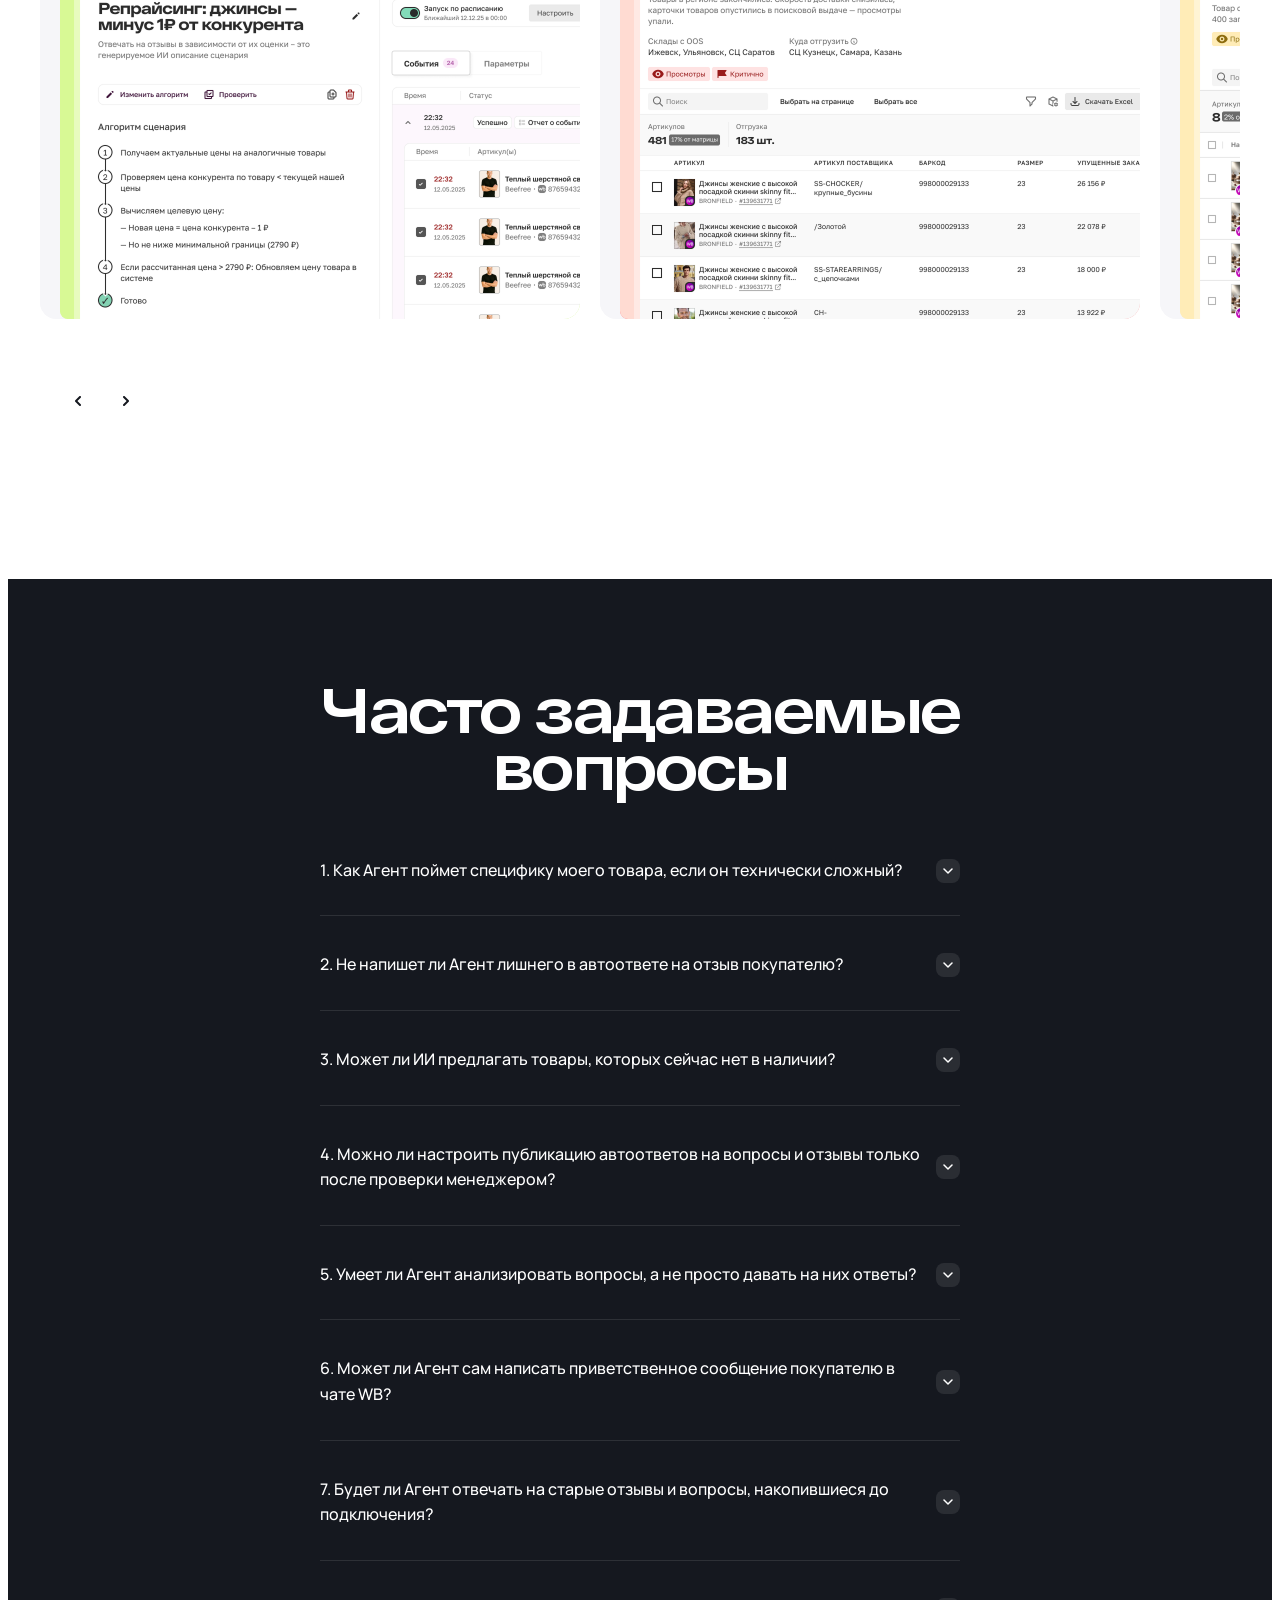
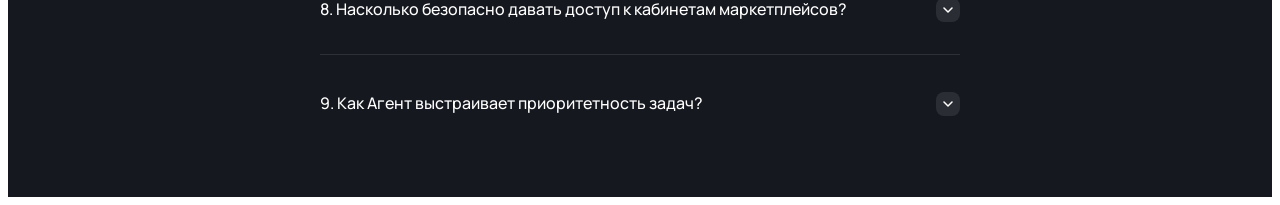
==== commit 32ecd60d: "Fix button font override - remove font:inherit from button reset" ====
--- a/index.html
+++ b/index.html
@@ -5,8 +5,8 @@
     <meta name="viewport" content="width=device-width, initial-scale=1.0" />
     <title>Агент коммуникаций | Дживио</title>
     <meta name="description" content="Автоматизируйте ответы на отзывы и вопросы покупателей на маркетплейсах. ИИ-агент для кросс-продаж и аналитики." />
-    <script type="module" crossorigin src="https://segamega92.github.io/jvo-landing/assets/landing-DoPjd4e_.js"></script>
-    <link rel="stylesheet" crossorigin href="https://segamega92.github.io/jvo-landing/assets/landing-DqhA1bKT.css">
+    <script type="module" crossorigin src="https://segamega92.github.io/jvo-landing/assets/landing-DoFQVzy6.js"></script>
+    <link rel="stylesheet" crossorigin href="https://segamega92.github.io/jvo-landing/assets/landing-DYwne6gV.css">
   </head>
   <body>
     <div id="jvo-landing-root"></div>
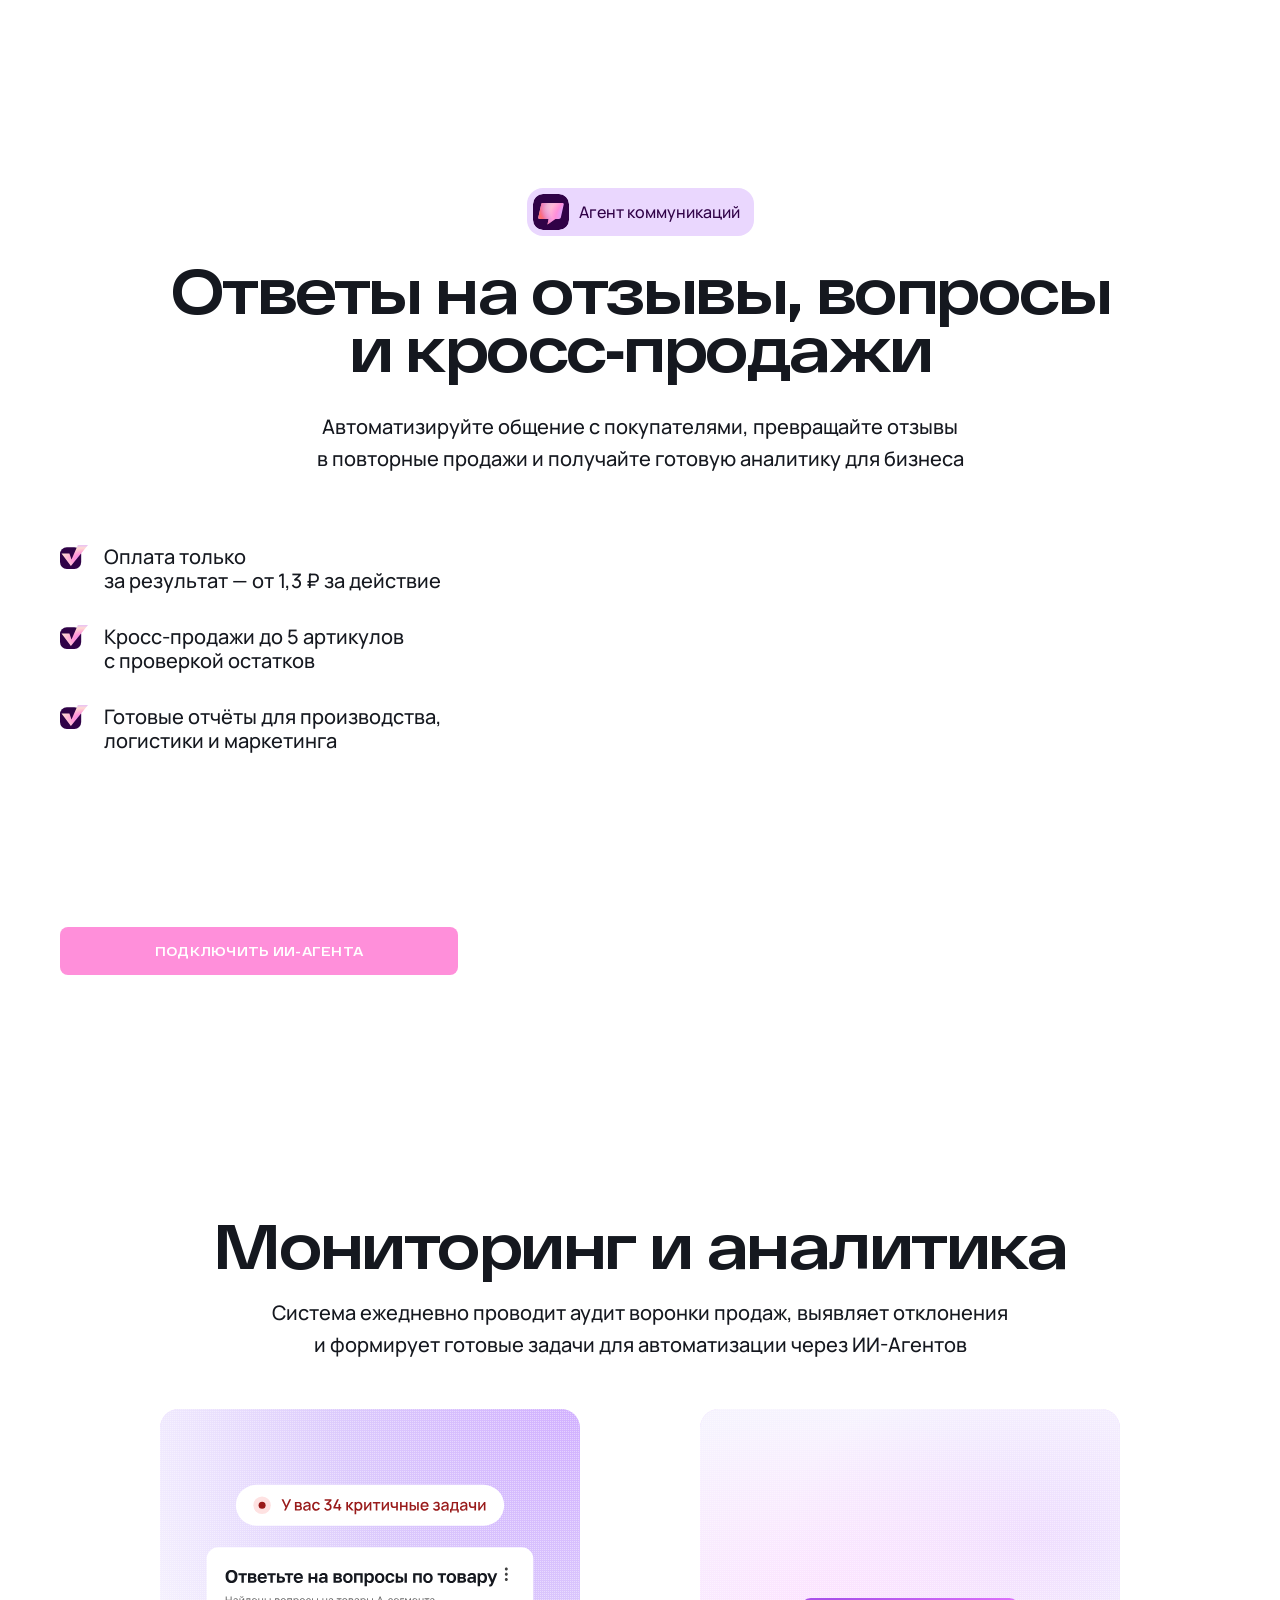
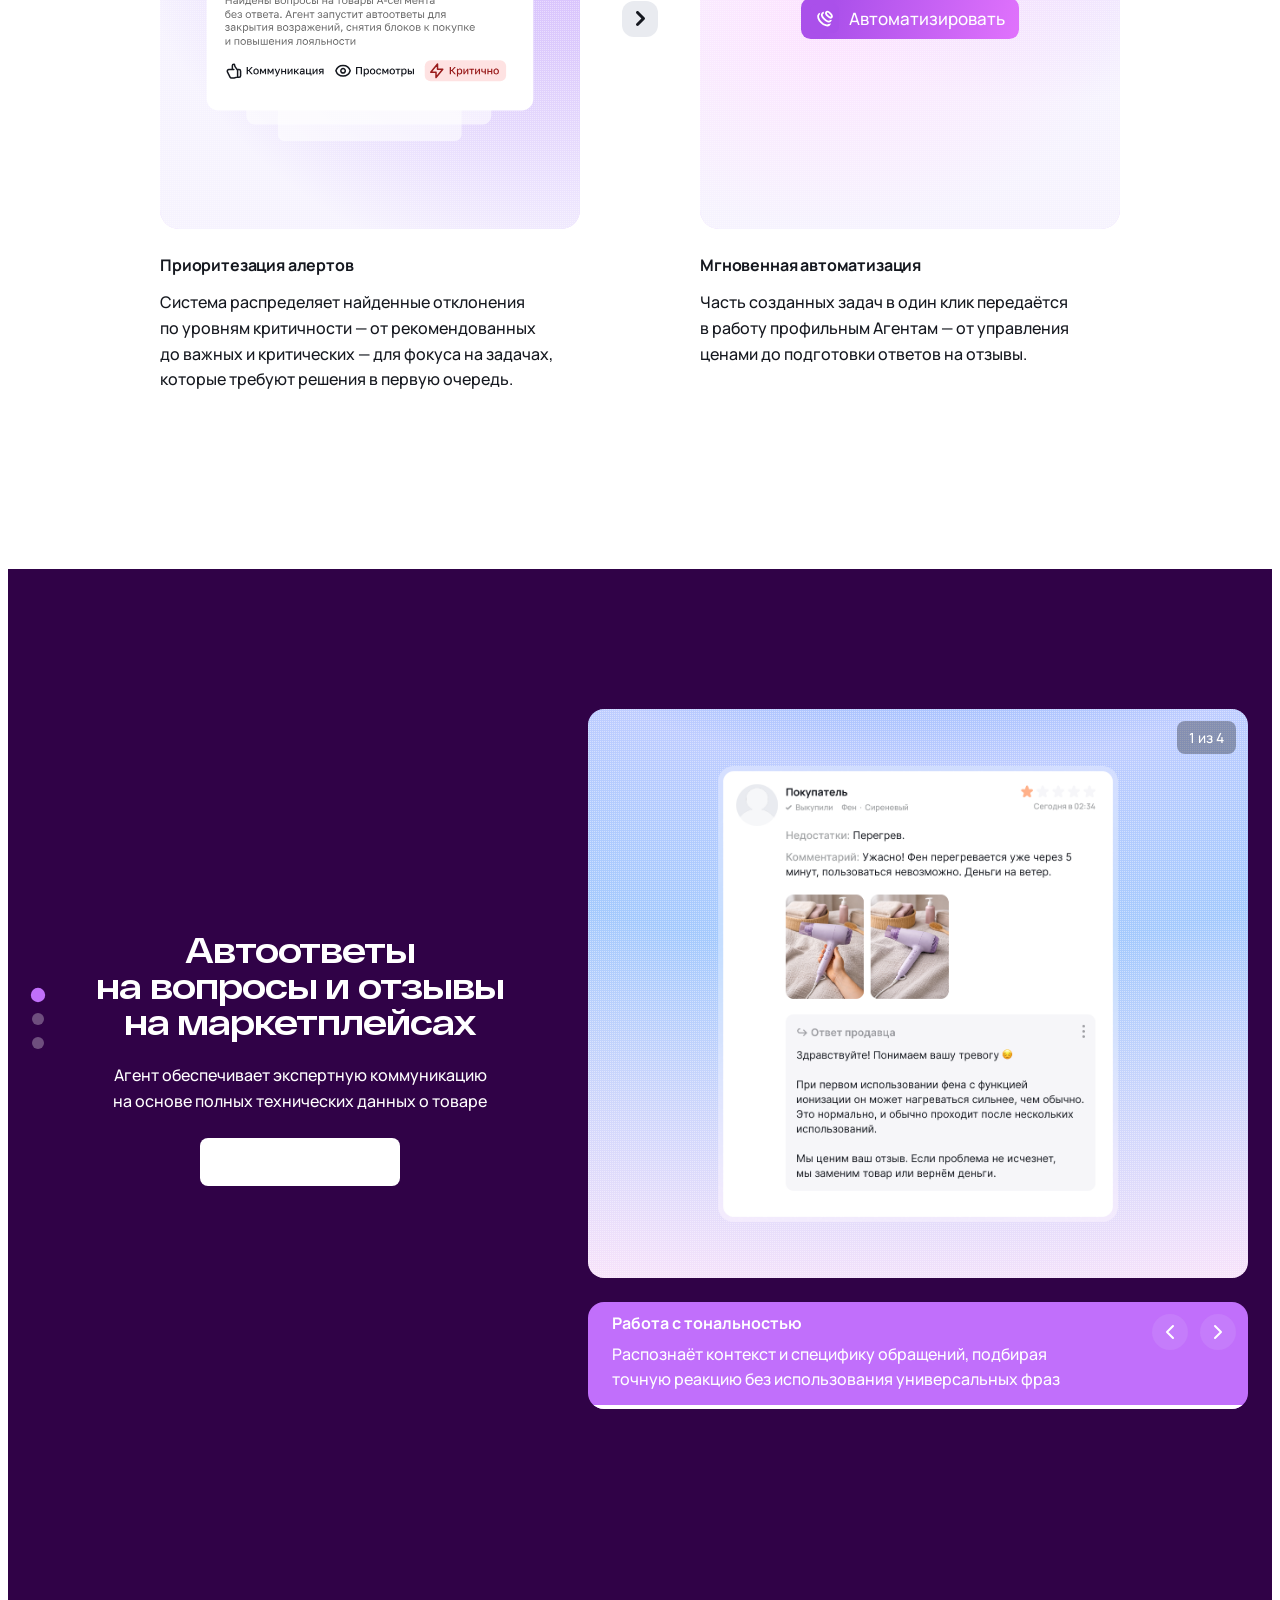
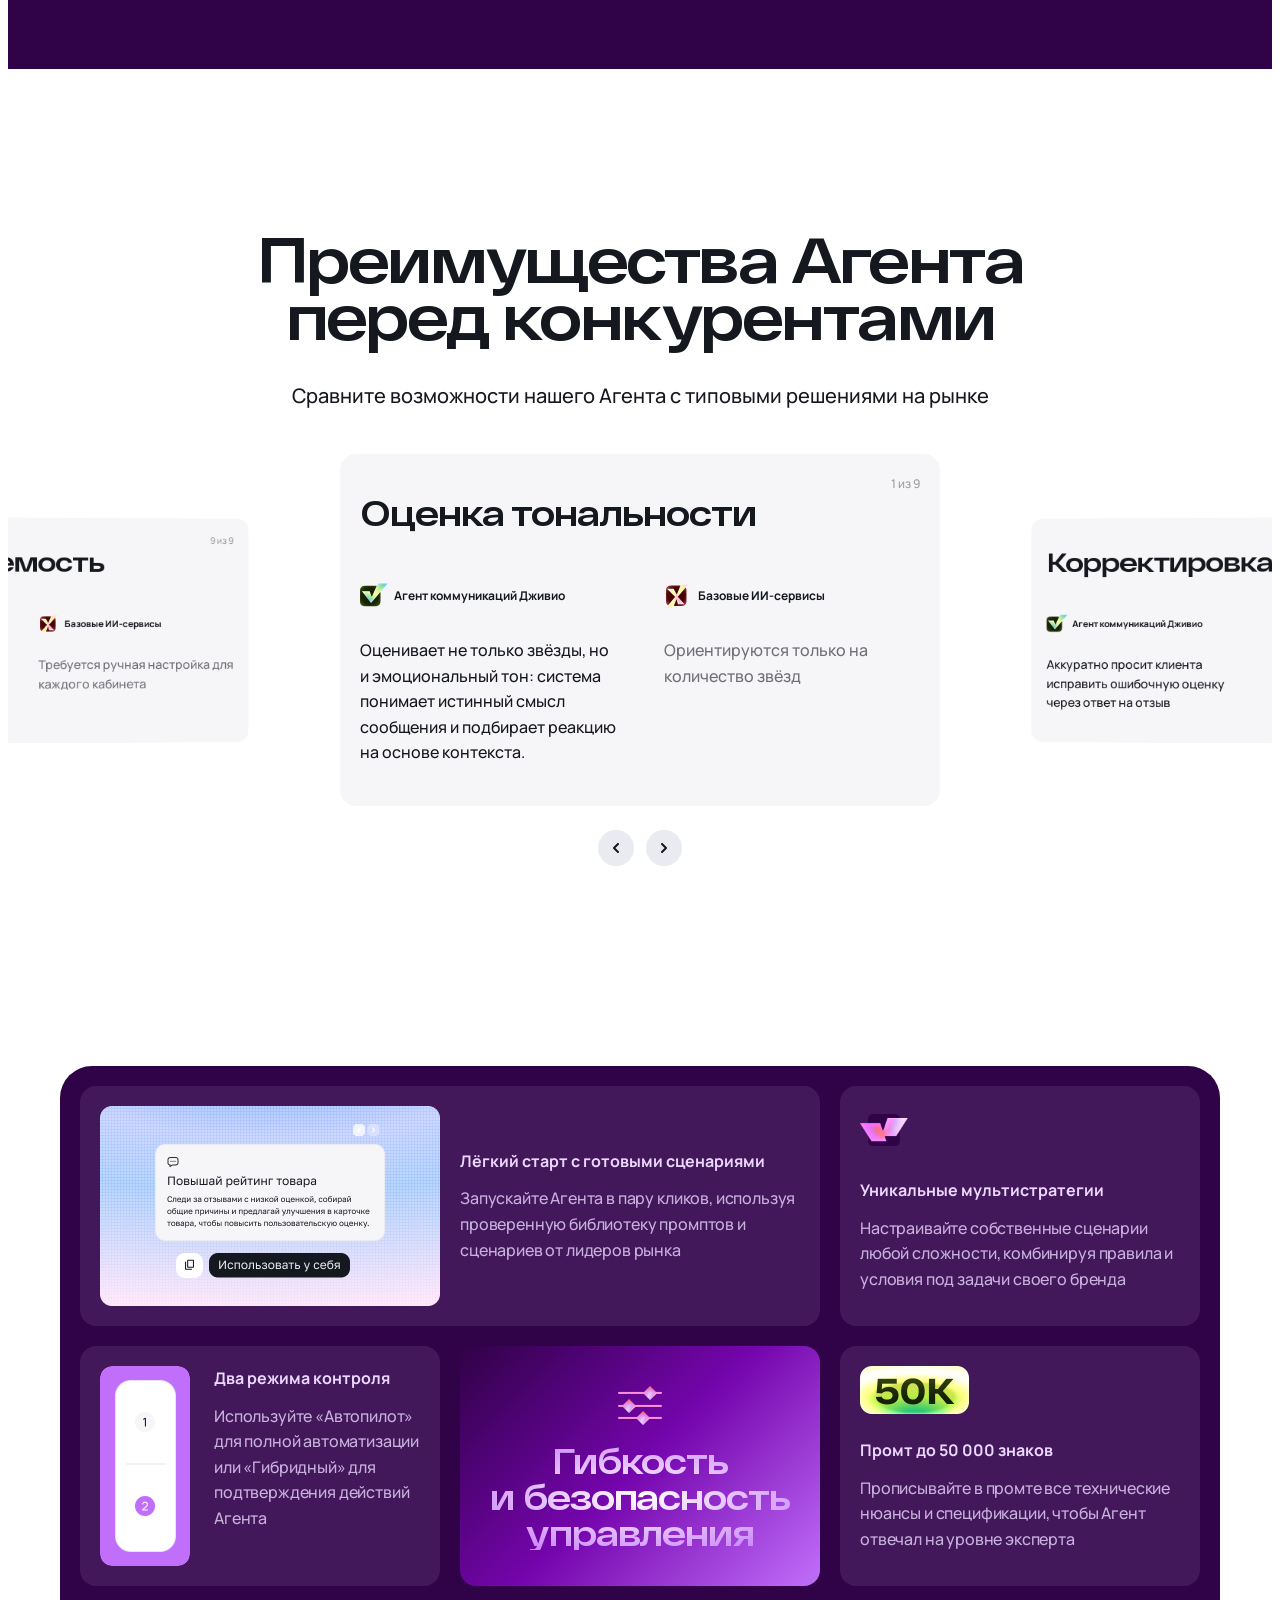
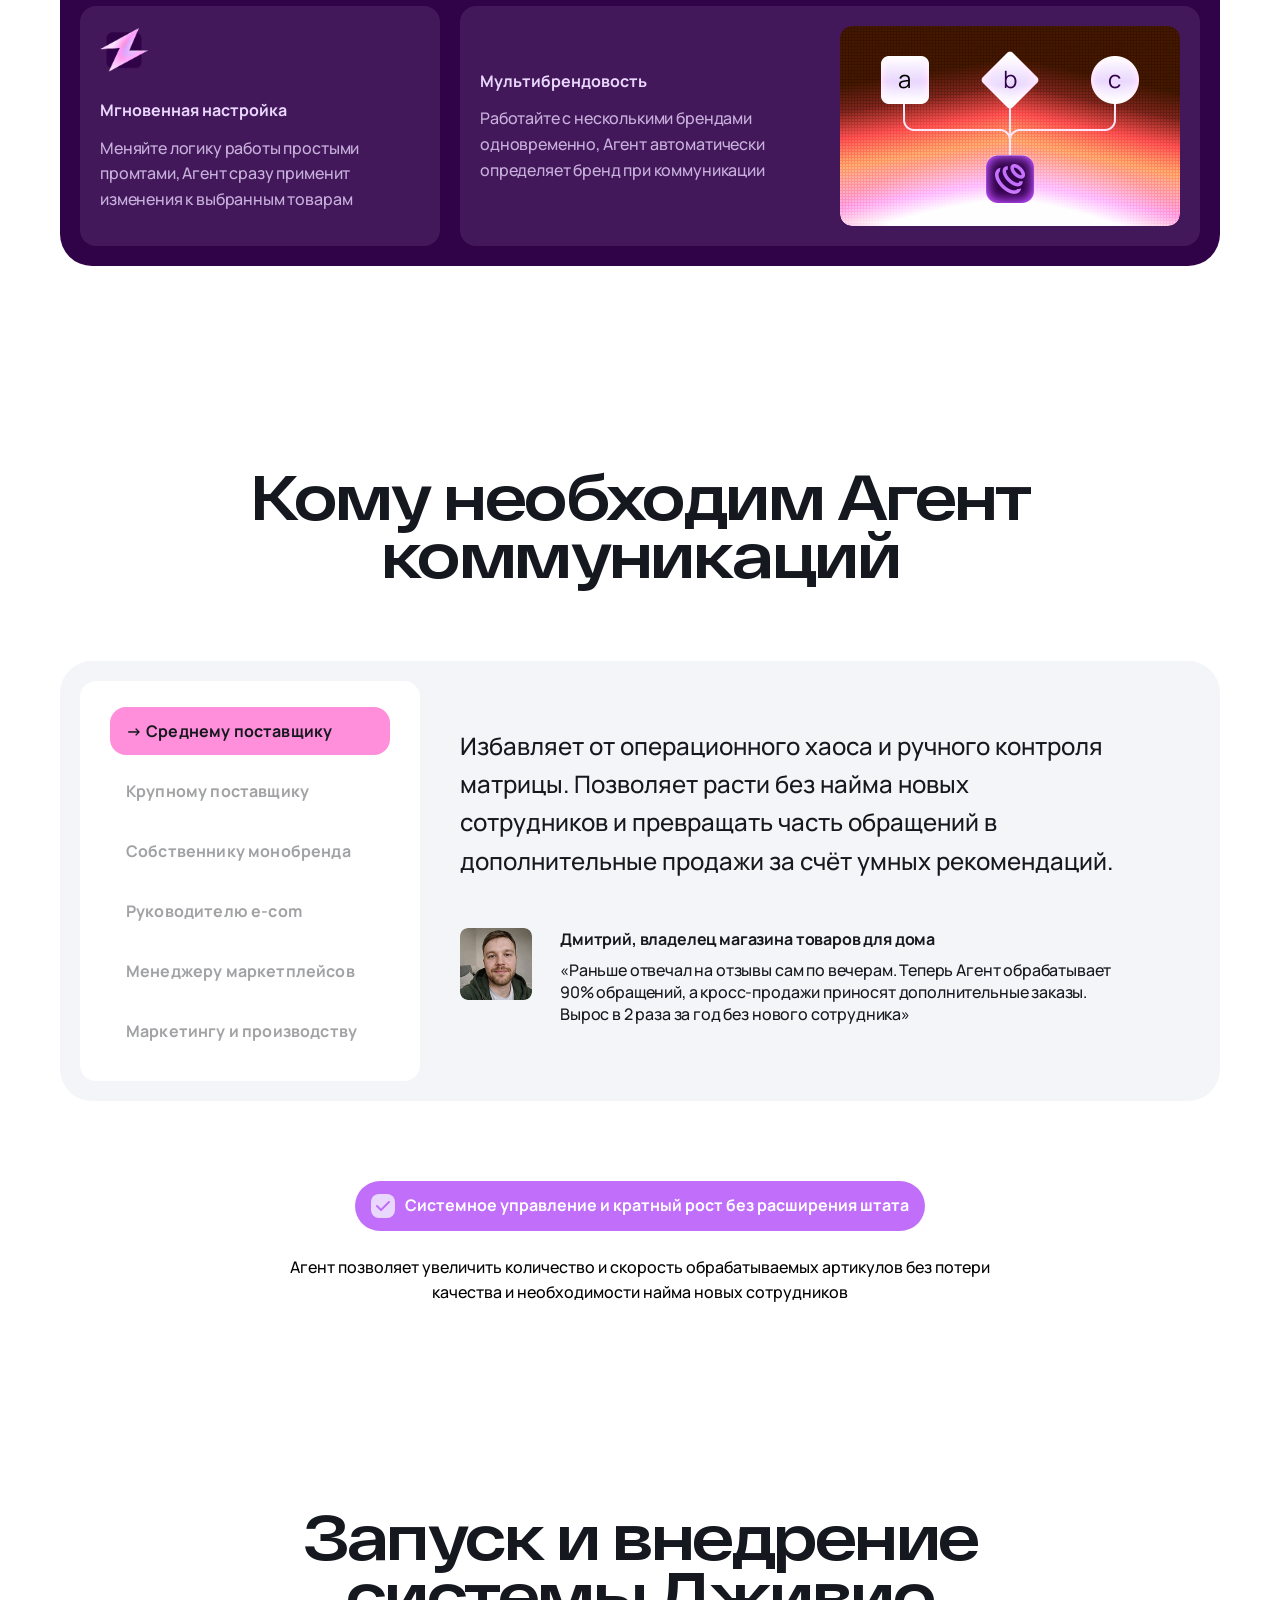
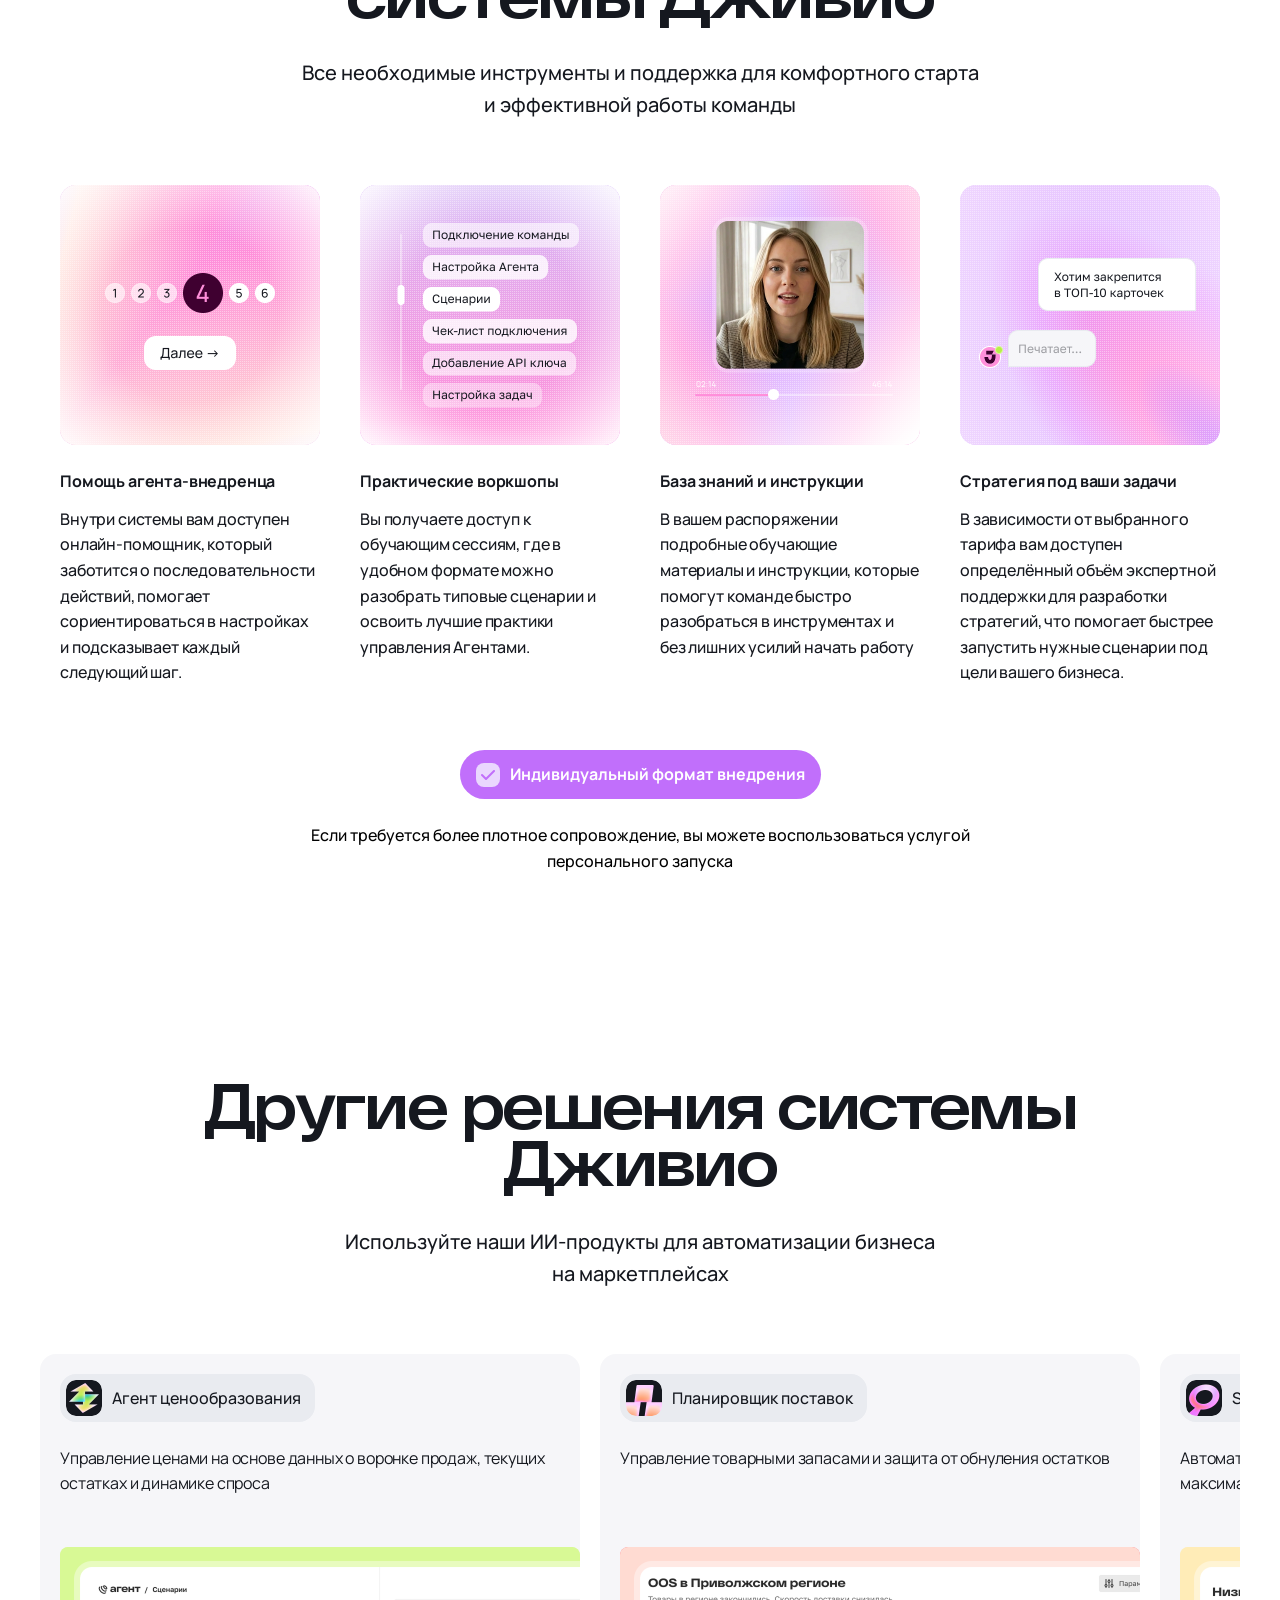
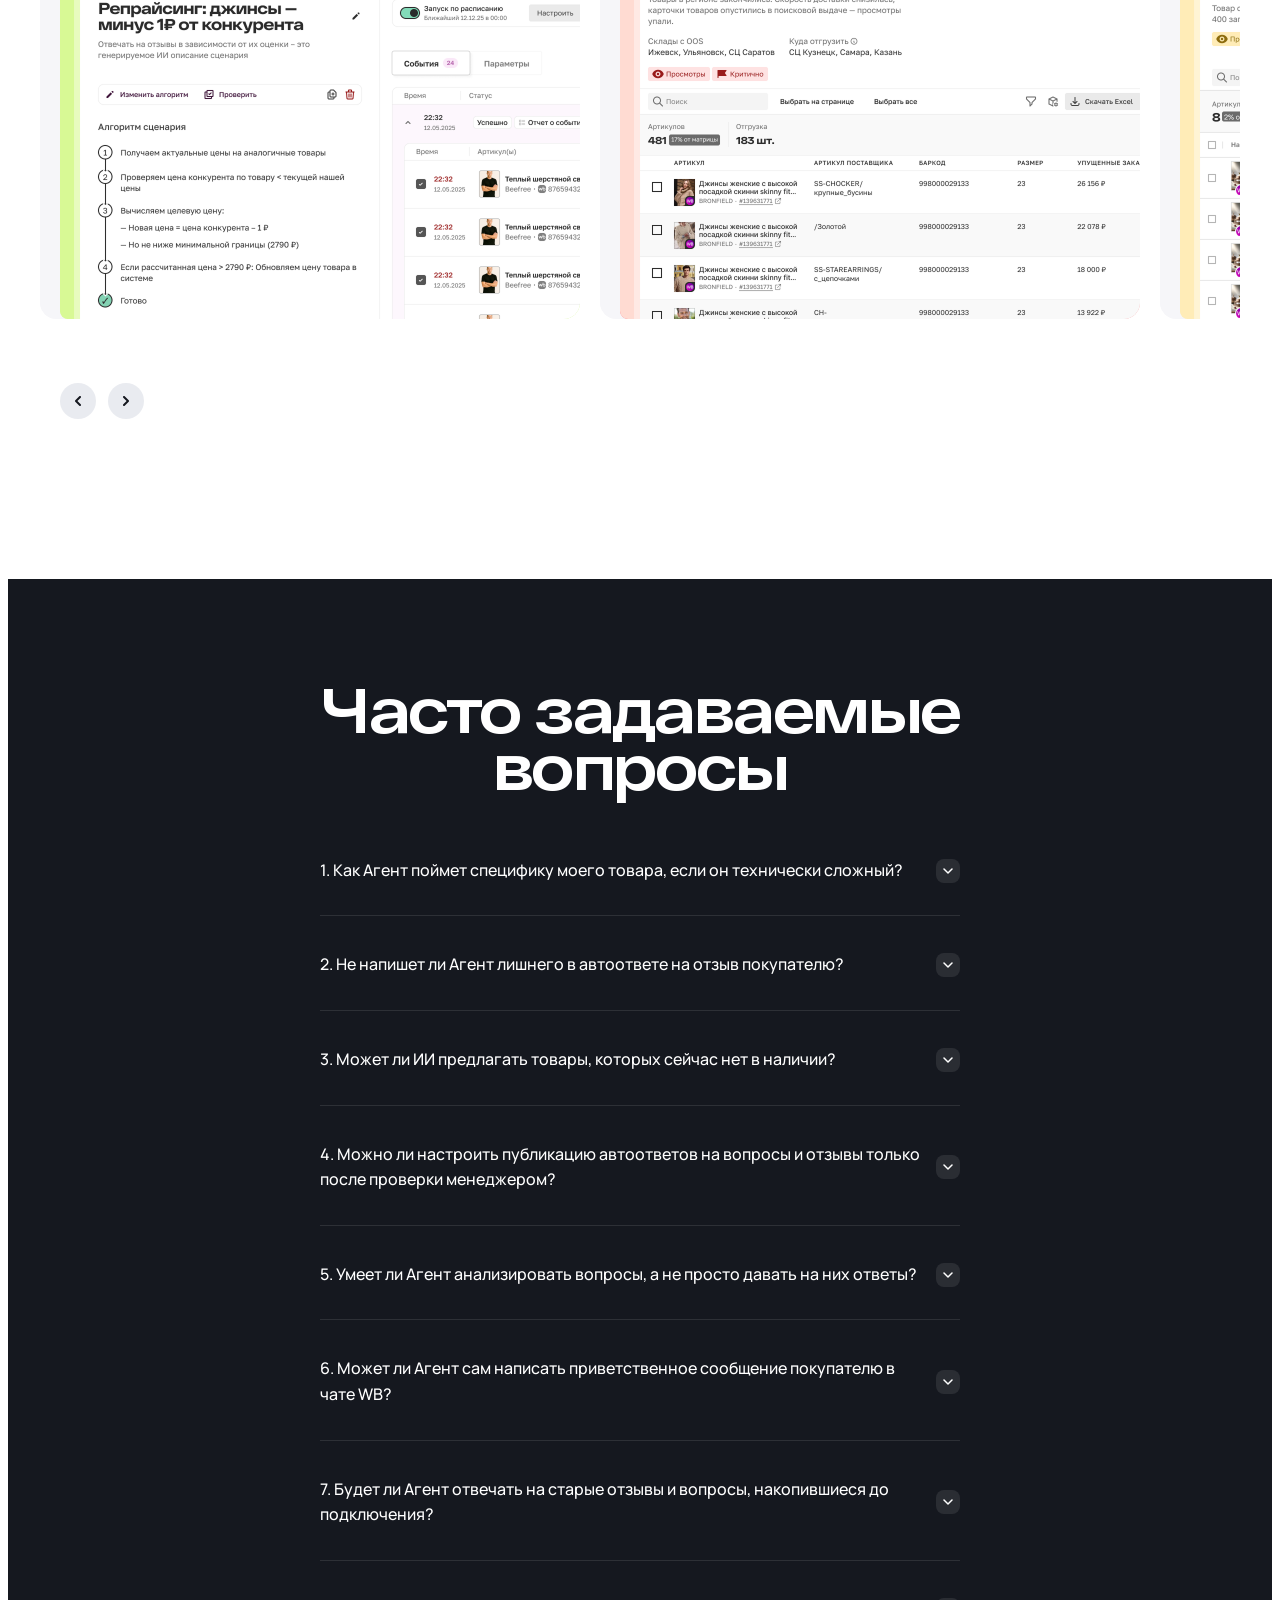
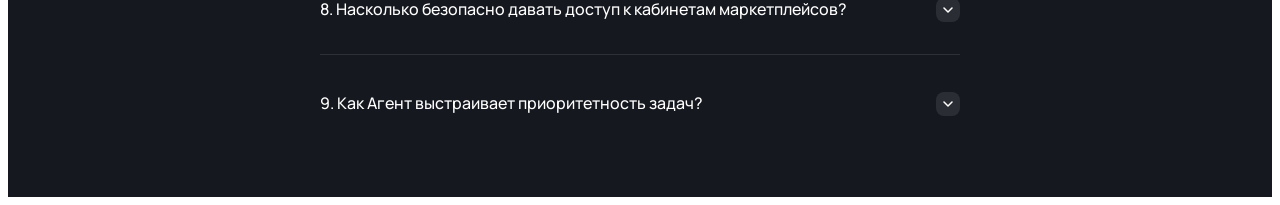
==== commit 6900c12f: "Fix: remove background override from button reset" ====
--- a/index.html
+++ b/index.html
@@ -5,8 +5,8 @@
     <meta name="viewport" content="width=device-width, initial-scale=1.0" />
     <title>Агент коммуникаций | Дживио</title>
     <meta name="description" content="Автоматизируйте ответы на отзывы и вопросы покупателей на маркетплейсах. ИИ-агент для кросс-продаж и аналитики." />
-    <script type="module" crossorigin src="https://segamega92.github.io/jvo-landing/assets/landing-DoFQVzy6.js"></script>
-    <link rel="stylesheet" crossorigin href="https://segamega92.github.io/jvo-landing/assets/landing-DYwne6gV.css">
+    <script type="module" crossorigin src="https://segamega92.github.io/jvo-landing/assets/landing-1TUO0lTA.js"></script>
+    <link rel="stylesheet" crossorigin href="https://segamega92.github.io/jvo-landing/assets/landing-DgpJ-SuM.css">
   </head>
   <body>
     <div id="jvo-landing-root"></div>
